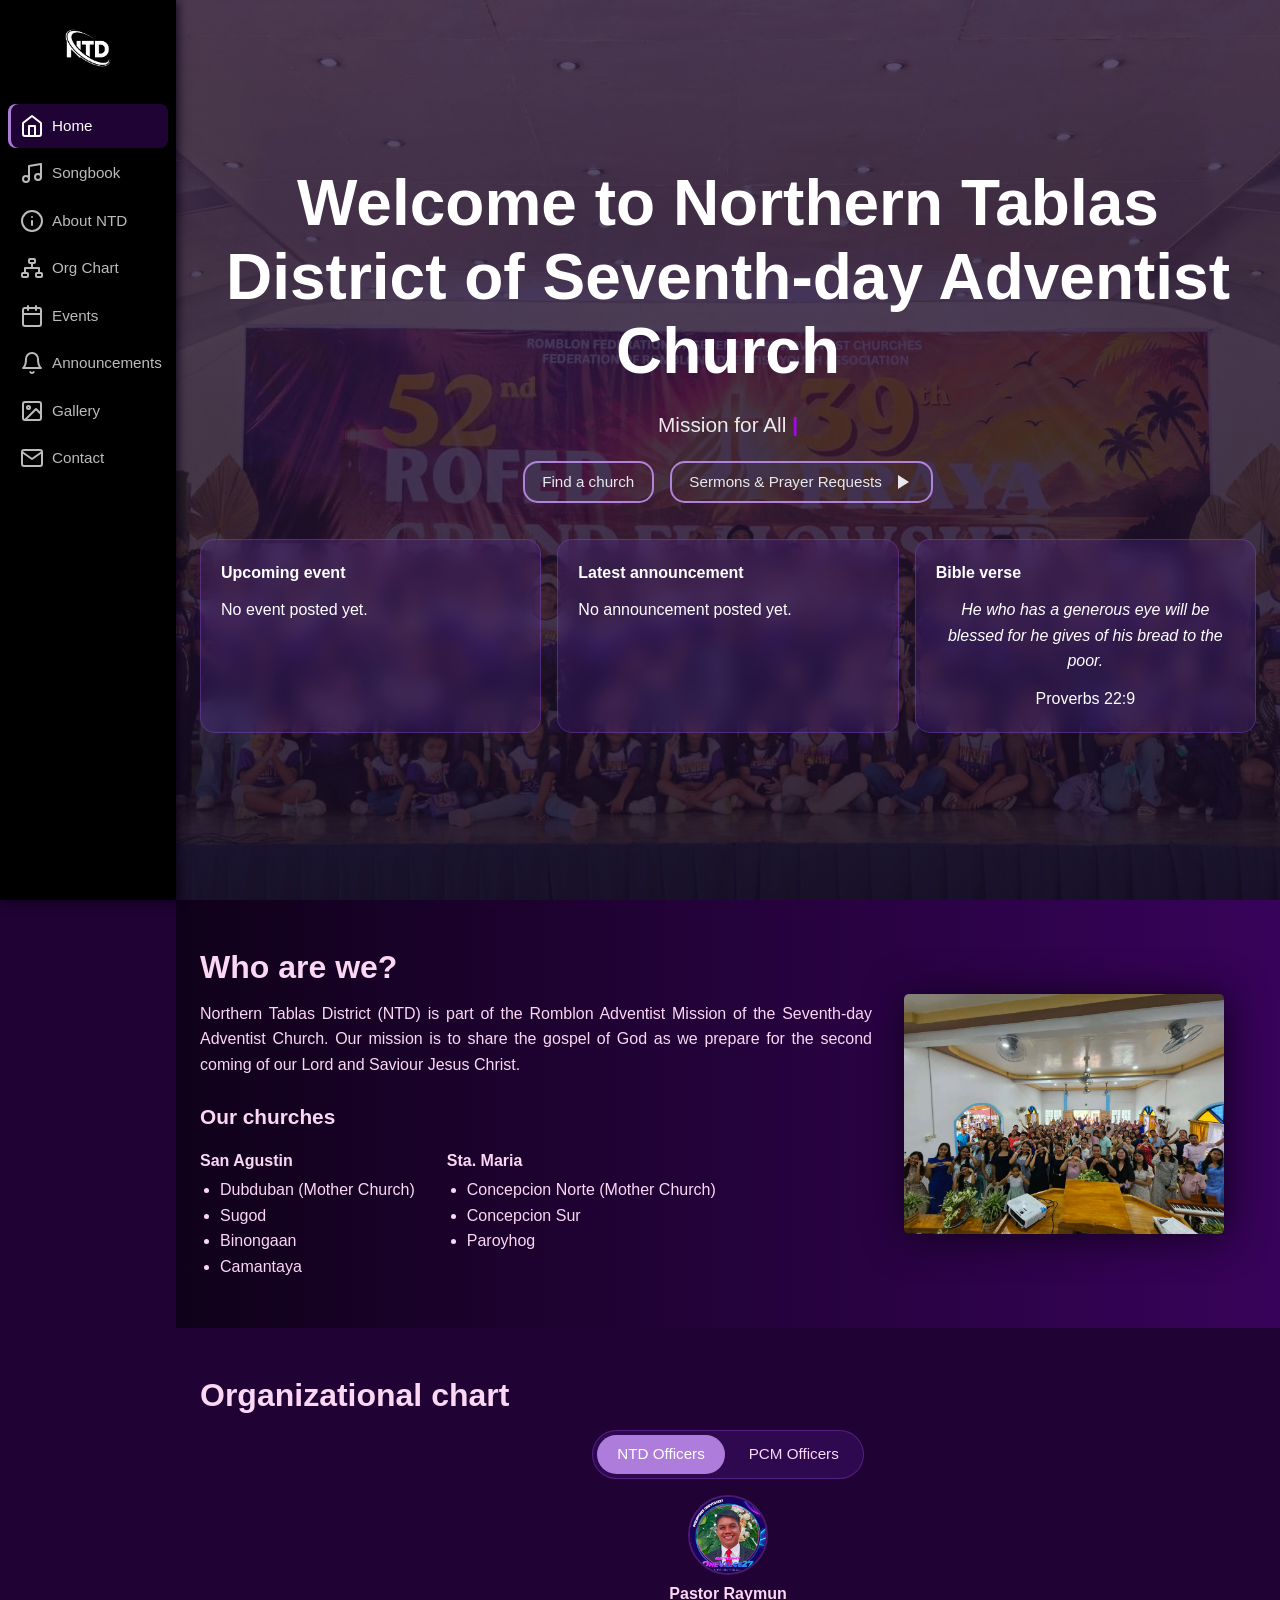
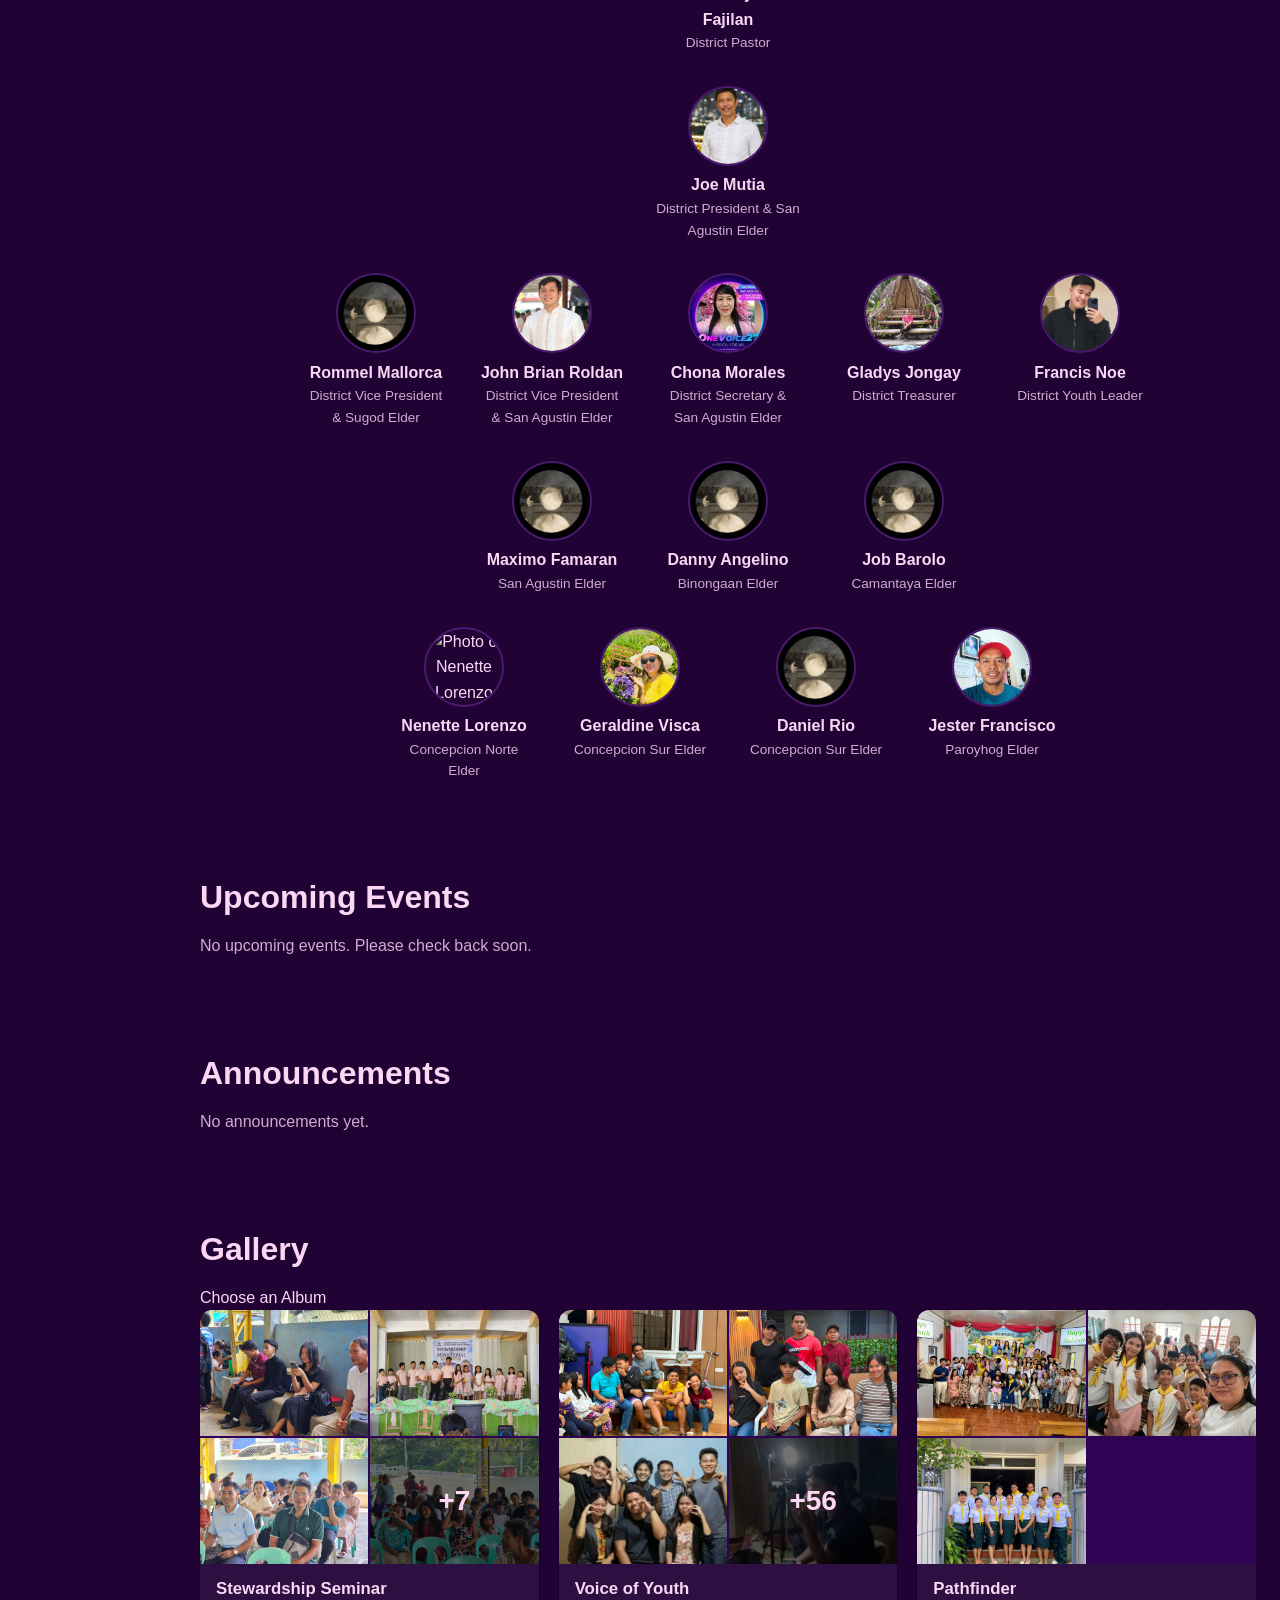
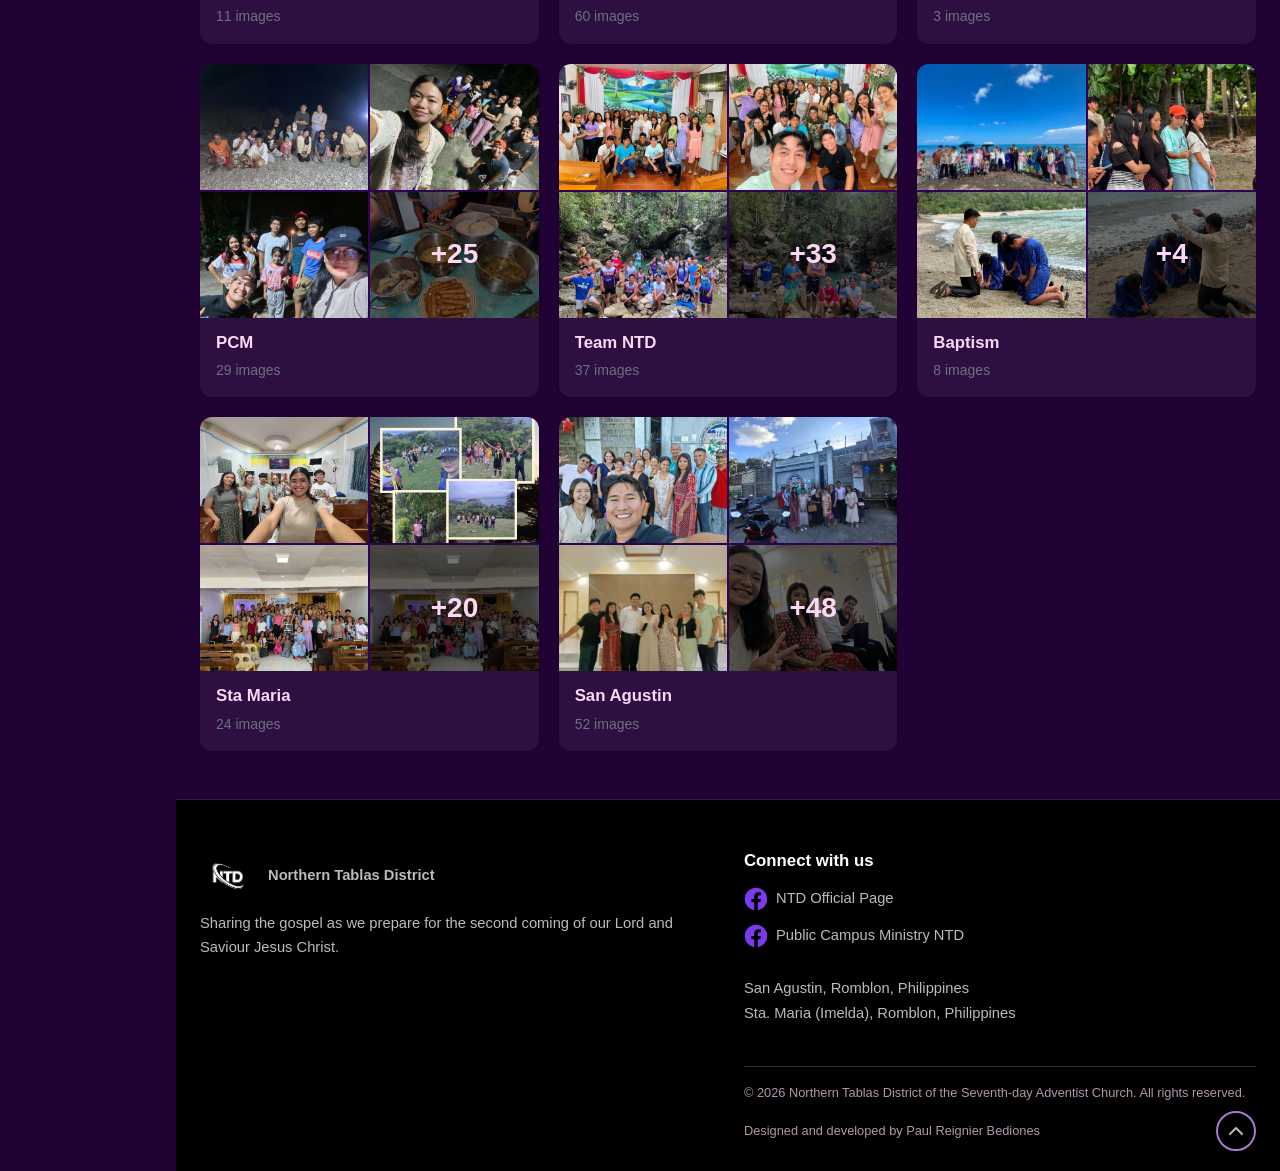
==== index.html @ b0d3c53b "Update index.html" ====
<!DOCTYPE html>
<html lang="en">
<head>
    <meta charset="UTF-8">
    <meta name="viewport" content="width=device-width, initial-scale=1.0">
    <meta name="description" content="Northern Tablas District of the Seventh-day Adventist Church: events, announcements, sermons and church locations in San Agustin and Sta. Maria, Romblon.">
    <title>Northern Tablas District | Seventh-day Adventist Church</title>
    <link rel="icon" href="photos/default/ntd-logo.jpg">
    <link rel="stylesheet" href="style.css">
    <link rel="stylesheet" href="galleryFiles/gallery.css">
    <script src="script.js" defer></script>
    <script src="galleryFiles/albums.js" defer></script>
    <script src="galleryFiles/gallery.js" defer></script>
    <script src="bibleVerse.js" defer></script>
    <noscript>
        <style>
            #pageSkeleton {
                display: none !important;
            }
            body.isLoading {
                overflow: auto !important;
            }
        </style>
    </noscript>
</head>
<body class="isLoading">
    <div id="pageSkeleton" role="status" aria-label="Loading page">
        <div class="skSidebar">
            <div class="skBlock skLogo"></div>
            <div class="skBlock skLine"></div>
            <div class="skBlock skLine"></div>
            <div class="skBlock skLine"></div>
            <div class="skBlock skLine"></div>
            <div class="skBlock skLine"></div>
            <div class="skBlock skLine"></div>
            <div class="skBlock skLine"></div>
        </div>
        <div class="skMain">
            <div class="skBlock skTitle"></div>
            <div class="skBlock skTitle short"></div>
            <div class="skBlock skMotto"></div>
            <div class="skButtons">
                <div class="skBlock skBtn"></div>
                <div class="skBlock skBtn"></div>
            </div>
            <div class="skCards">
                <div class="skBlock skCard"></div>
                <div class="skBlock skCard"></div>
                <div class="skBlock skCard"></div>
            </div>
        </div>
    </div>

    <button class="menuToggle" id="menuToggle" aria-label="Open menu" aria-expanded="false" aria-controls="sidebar">
        <svg xmlns="http://www.w3.org/2000/svg" width="24" height="24" viewBox="0 0 24 24" fill="none" stroke="currentColor" stroke-width="2" stroke-linecap="round" stroke-linejoin="round">
            <line x1="4" y1="6" x2="20" y2="6"></line>
            <line x1="4" y1="12" x2="20" y2="12"></line>
            <line x1="4" y1="18" x2="20" y2="18"></line>
        </svg>
    </button>

    <aside id="sidebar">
        <a href="#home" class="brand"><img src="photos/default/ntd-logo.jpg" alt="Northern Tablas District logo"></a>
        <nav aria-label="Main">
            <ul>
                <li><a href="#home"><svg class="icon" xmlns="http://www.w3.org/2000/svg" viewBox="0 0 24 24" width="24" height="24" fill="none" stroke="#ffffff" stroke-width="2"><path d="M3 9l9-7 9 7v11a2 2 0 0 1-2 2H5a2 2 0 0 1-2-2z" /><polyline points="9 22 9 12 15 12 15 22" /></svg>Home</a></li>
                <li><a href="songbook.html"><svg class="icon" xmlns="http://www.w3.org/2000/svg" viewBox="0 0 24 24" width="24" height="24" fill="none" stroke="#ffffff" stroke-width="2"><path d="M9 18V5l12-2v13"/><circle cx="6" cy="18" r="3"/><circle cx="18" cy="16" r="3"/></svg>Songbook</a></li>
                <li><a href="#about"><svg class="icon" xmlns="http://www.w3.org/2000/svg" viewBox="0 0 24 24" width="24" height="24" fill="none" stroke="#ffffff" stroke-width="2"><circle cx="12" cy="12" r="10" /><line x1="12" y1="16" x2="12" y2="12" /><line x1="12" y1="8" x2="12.01" y2="8" /></svg>About NTD</a></li>
                <li><a href="#orgChart"><svg class="icon" xmlns="http://www.w3.org/2000/svg" viewBox="0 0 24 24" width="24" height="24" fill="none" stroke="#ffffff" stroke-width="2"><rect x="9" y="3" width="6" height="4" rx="1" /><rect x="2" y="17" width="6" height="4" rx="1" /><rect x="16" y="17" width="6" height="4" rx="1" /><path d="M12 7v5M5 12h14v5M5 17v-5M19 17v-5" /></svg>Org Chart</a></li>
                <li><a href="#events"><svg class="icon" xmlns="http://www.w3.org/2000/svg" viewBox="0 0 24 24" width="24" height="24" fill="none" stroke="#ffffff" stroke-width="2"><rect x="3" y="4" width="18" height="18" rx="2" ry="2" /><line x1="16" y1="2" x2="16" y2="6" /><line x1="8" y1="2" x2="8" y2="6" /><line x1="3" y1="10" x2="21" y2="10" /></svg>Events</a></li>
                <li><a href="#announcements"><svg class="icon" xmlns="http://www.w3.org/2000/svg" viewBox="0 0 24 24" width="24" height="24" fill="none" stroke="#ffffff" stroke-width="2"><path d="M18 8A6 6 0 0 0 6 8c0 7-3 9-3 9h18s-3-2-3-9" /><path d="M13.73 21a2 2 0 0 1-3.46 0" /></svg>Announcements</a></li>
                <li><a href="#gallery"><svg class="icon" xmlns="http://www.w3.org/2000/svg" viewBox="0 0 24 24" width="24" height="24" fill="none" stroke="#ffffff" stroke-width="2"><rect x="3" y="3" width="18" height="18" rx="2" ry="2" /><circle cx="8.5" cy="8.5" r="1.5" /><polyline points="21 15 16 10 5 21" /></svg>Gallery</a></li>
                <li><a href="#contact"><svg class="icon" xmlns="http://www.w3.org/2000/svg" viewBox="0 0 24 24" width="24" height="24" fill="none" stroke="#ffffff" stroke-width="2"><path d="M4 4h16c1.1 0 2 .9 2 2v12c0 1.1-.9 2-2 2H4c-1.1 0-2-.9-2-2V6c0-1.1.9-2 2-2z" /><polyline points="22,6 12,13 2,6" /></svg>Contact</a></li>
            </ul>
        </nav>
    </aside>
    <main id="main">
        <section class="heroSect" id="home">
            <div class="heroContent">
                <h1>Welcome to Northern Tablas District of Seventh-day Adventist Church</h1>
                <p class="typewriterContainer">
                    <span id="typewriterText"></span>
                    <span class="cursor">|</span>
                </p>
                <div class="heroActions">
                    <a class="btn" href="https://www.adventistlocator.org/?lat=12.465430883644089&lng=122.10913992672761&zoom=9.857429846169484" target="_blank" rel="noopener noreferrer">Find a church</a>
                    <a class="btn btnSolid" href="sermons/sermons.html">Sermons & Prayer Requests<svg width="24" height="24" viewBox="0 0 24 24" fill="currentColor" xmlns="http://www.w3.org/2000/svg"><path d="M8 5V19L19 12L8 5Z"/></svg></a>
                </div>
                <div class="cardGrid">
                    <a class="card" href="#events">
                        <b>Upcoming event</b>
                        <p id="nextEvent">No event posted yet.</p>
                    </a>
                    <a class="card" href="#announcements">
                        <b>Latest announcement</b>
                        <p id="latestAnnouncement">No announcement posted yet.</p>
                    </a>
                    <figure class="card verseCard">
                        <b>Bible verse</b>
                        <blockquote id="bibleQuote"></blockquote>
                        <figcaption id="bibleVerse"></figcaption>
                    </figure>
                </div>
            </div>
        </section>

        <section class="aboutSect" id="about">
            <div class="aboutText">
                <h2>Who are we?</h2>
                <p>Northern Tablas District (NTD) is part of the Romblon Adventist Mission of the Seventh-day Adventist Church. Our mission is to share the gospel of God as we prepare for the second coming of our Lord and Saviour Jesus Christ.</p>
                <h3>Our churches</h3>
                <div class="churchGroups">
                    <div>
                        <h4>San Agustin</h4>
                        <ul><li>Dubduban (Mother Church)</li><li>Sugod</li><li>Binongaan</li><li>Camantaya</li></ul>
                    </div>
                    <div>
                        <h4>Sta. Maria</h4>
                        <ul><li>Concepcion Norte (Mother Church)</li><li>Concepcion Sur</li><li>Paroyhog</li></ul>
                    </div>
                </div>
            </div>
            <div class="imgAbout">
                <img class="aboutPhoto" src="photos/about-picture.jpg" alt="Members of the Northern Tablas District" loading="lazy">
            </div>
        </section>

        <section class="orgChartSect" id="orgChart">
            <h2>Organizational chart</h2>
            <div class="orgTabs" role="tablist" aria-label="Choose organizational chart">
                <button class="orgTab active" type="button" role="tab" aria-selected="true" aria-controls="orgChartRoot" data-chart="ntd">NTD Officers</button>
                <button class="orgTab" type="button" role="tab" aria-selected="false" aria-controls="orgChartRoot" data-chart="pcm">PCM Officers</button>
            </div>
            <div class="orgChart" id="orgChartRoot" role="tabpanel"></div>
        </section>

        <section class="eventsSect" id="events">
            <h2>Upcoming Events</h2>
            <div class="eventGrid" id="eventList"></div>
        </section>

        <section class="announcementsSect" id="announcements">
            <h2>Announcements</h2>
            <div id="announcementList"></div>
        </section>
        <section class="gallery-section" id="gallery">
            <h2>Gallery</h2>
            <p class="gallery-sub">Choose an Album</p>
            <div class="album-grid" id="albumGrid"></div>
        </section>
    </main>

    
    <footer id="contact">
        <div class="footerGrid">

            <!-- About -->
            <div class="footerCol footerAbout">
                <div class="footerBrand">
                    <img src="photos/default/ntd-logo.jpg" alt="" width="56" height="56">
                    <p>Northern Tablas District</p>
                </div>
                <p>Sharing the gospel as we prepare for the second coming of our Lord and Saviour Jesus Christ.</p>
            </div>
            <!-- Connect -->
            <div class="footerCol">
                <h3>Connect with us</h3>
                <ul>
                    <li>
                        <a class="socmedLink" href="https://www.facebook.com/profile.php?id=61586791796410" target="_blank" rel="noopener noreferrer">
                            <svg fill="#7c3aed" width="24px" height="24px" viewBox="0 0 32 32" version="1.1" xmlns="http://www.w3.org/2000/svg"><g id="SVGRepo_bgCarrier" stroke-width="0"></g><g id="SVGRepo_tracerCarrier" stroke-linecap="round" stroke-linejoin="round"></g><g id="SVGRepo_iconCarrier"> <title>facebook</title> <path d="M30.996 16.091c-0.001-8.281-6.714-14.994-14.996-14.994s-14.996 6.714-14.996 14.996c0 7.455 5.44 13.639 12.566 14.8l0.086 0.012v-10.478h-3.808v-4.336h3.808v-3.302c-0.019-0.167-0.029-0.361-0.029-0.557 0-2.923 2.37-5.293 5.293-5.293 0.141 0 0.281 0.006 0.42 0.016l-0.018-0.001c1.199 0.017 2.359 0.123 3.491 0.312l-0.134-0.019v3.69h-1.892c-0.086-0.012-0.185-0.019-0.285-0.019-1.197 0-2.168 0.97-2.168 2.168 0 0.068 0.003 0.135 0.009 0.202l-0.001-0.009v2.812h4.159l-0.665 4.336h-3.494v10.478c7.213-1.174 12.653-7.359 12.654-14.814v-0z"></path> </g></svg>
                            NTD Official Page
                        </a>
                    </li>
                    <li>
                        <a class="socmedLink" href="https://www.facebook.com/profile.php?id=61571284893826" target="_blank" rel="noopener noreferrer">
                            <svg fill="#7c3aed" width="24px" height="24px" viewBox="0 0 32 32" version="1.1" xmlns="http://www.w3.org/2000/svg"><g id="SVGRepo_bgCarrier" stroke-width="0"></g><g id="SVGRepo_tracerCarrier" stroke-linecap="round" stroke-linejoin="round"></g><g id="SVGRepo_iconCarrier"> <title>facebook</title> <path d="M30.996 16.091c-0.001-8.281-6.714-14.994-14.996-14.994s-14.996 6.714-14.996 14.996c0 7.455 5.44 13.639 12.566 14.8l0.086 0.012v-10.478h-3.808v-4.336h3.808v-3.302c-0.019-0.167-0.029-0.361-0.029-0.557 0-2.923 2.37-5.293 5.293-5.293 0.141 0 0.281 0.006 0.42 0.016l-0.018-0.001c1.199 0.017 2.359 0.123 3.491 0.312l-0.134-0.019v3.69h-1.892c-0.086-0.012-0.185-0.019-0.285-0.019-1.197 0-2.168 0.97-2.168 2.168 0 0.068 0.003 0.135 0.009 0.202l-0.001-0.009v2.812h4.159l-0.665 4.336h-3.494v10.478c7.213-1.174 12.653-7.359 12.654-14.814v-0z"></path> </g></svg>
                            Public Campus Ministry NTD
                        </a>
                    </li>
                </ul>
                <address>
                    San Agustin, Romblon, Philippines<br>
                    Sta. Maria (Imelda), Romblon, Philippines
                </address>
                <div class="footerBottom">
                    <small>&copy; 2026 Northern Tablas District of the Seventh-day Adventist Church. All rights reserved.</small>
                    <small>Designed and developed by Paul Reignier Bediones</small>
                    <a class="toTop" href="#home" aria-label="Back to top">
                        <svg class="icon" viewBox="0 0 24 24" aria-hidden="true"><polyline points="18 15 12 9 6 15" /></svg>
                    </a>
                </div>
            </div>

        </div>

    <div class="lightbox" id="lightbox" role="dialog" aria-modal="true" aria-label="Photo viewer">
        <button class="lbBtn lbClose" id="lbClose" aria-label="Close">&times;</button>
        <button class="lbBtn lbPrev" id="lbPrev" aria-label="Previous photo">&#8249;</button>
        <img id="lbImg" src="" alt="">
        <button class="lbBtn lbNext" id="lbNext" aria-label="Next photo">&#8250;</button>
        <div class="lbCount" id="lbCount" aria-live="polite"></div>
    </div><!--
    <h1 style="text-align: center;">We’re upgrading our systems to make it better!</h1>
    <p style="text-align: center;">This NTD website is currently undergoing maintenance. We are fixing a few minor issues and will be back online shortly. Thank you for your patience!</p>
    <h3 style="text-align: center;">— A friendly message from your pogi at mabait na programmer heheh😉</h3>-->
</body>
</html>
---- style.css ----
:root {
    --bg: #210234;
    --bg-deep: #10011a;
    --sidebar: #000;
    --hover: #1f0335;
    --text: #fcd7f4;
    --muted: #bbb;
    --accent: rgba(197, 146, 244, 0.85);
    --card: rgba(124, 58, 237, 0.15);
    --card-border: rgba(168, 85, 247, 0.3);
    --sidebar-w: 11rem;
    --radius: 15px;
}

*,
*::before,
*::after {
    margin: 0;
    padding: 0;
    box-sizing: border-box;
}

html {
    scroll-behavior: smooth;
}

body {
    font-family: 'Segoe UI', Tahoma, Geneva, Verdana, sans-serif;
    line-height: 1.6;
    background: var(--bg);
    color: var(--text);
}

img {
    max-width: 100%;
    display: block;
}

a {
    color: inherit;
}

ul {
    list-style: none;
}

section {
    scroll-margin-top: 1rem;
}

:focus-visible {
    outline: 3px solid #fff;
    outline-offset: 2px;
}

.icon {
    width: 24px;
    height: 24px;
    flex: none;
    fill: none;
    stroke: currentColor;
    stroke-width: 2;
    stroke-linecap: round;
    stroke-linejoin: round;
}

/* Sidebar */

#sidebar {
    position: fixed;
    inset: 0 auto 0 0;
    width: var(--sidebar-w);
    background: var(--sidebar);
    box-shadow: 1px 1px 10px rgb(11, 0, 21);
    display: flex;
    flex-direction: column;
    align-items: center;
    gap: 1rem;
    padding: .5rem .5rem 1rem;
    overflow-y: auto;
    z-index: 1000;
    transition: transform .3s ease;
}

.brand img {
    width: 80px;
}

#sidebar nav {
    width: 100%;
    flex: 1;
}

#sidebar ul {
    display: flex;
    flex-direction: column;
    gap: .25rem;
}

#sidebar a:not(.brand),
.logInBtn {
    display: flex;
    align-items: center;
    gap: .5rem;
    padding: .6rem .75rem;
    border-radius: 8px;
    color: var(--muted);
    text-decoration: none;
    font-size: .95rem;
    transition: background .2s, color .2s;
}

#sidebar a:not(.brand):hover,
#sidebar a.active {
    background: var(--hover);
    color: #fff;
}

#sidebar a.active {
    box-shadow: inset 3px 0 0 var(--accent);
}

.logInBtn {
    width: 100%;
    border-top: 1px solid #333;
    border-radius: 0 0 8px 8px;
}

.menuToggle {
    display: none;
    position: fixed;
    top: .75rem;
    left: .75rem;
    z-index: 1100;
    align-items: center;
    gap: .4rem;
    padding: .5rem .8rem;
    background: var(--sidebar);
    color: #fff;
    border: 1px solid var(--card-border);
    border-radius: 8px;
    font: inherit;
    cursor: pointer;
}

.menuToggle[aria-expanded="true"] {
    display: none;
    /* Hides toggle when sidebar is active */
}

/* Layout */

main,
footer {
    margin-left: var(--sidebar-w);
}

section {
    padding: 3rem 1.5rem;
}

h2 {
    font-size: 2rem;
    line-height: 1.2;
    margin-bottom: 1rem;
}

.empty {
    opacity: .8;
}

/* Buttons */

.btn {
    display: inline-flex;
    align-items: center;
    justify-content: center;
    gap: .5rem;
    min-height: 2.5rem;
    padding: .4rem 1.1rem;
    color: #e8e8ee;
    text-decoration: none;
    font: inherit;
    font-size: .95rem;
    background: transparent;
    cursor: pointer;
    border: 2px solid var(--accent);
    border-radius: var(--radius);
    transition: background .2s, box-shadow .2s, transform .2s;
}

.btn:hover {
    background: var(--accent);
    color: #fff;
}

.btnSolid:hover {
    box-shadow: 0 2px 20px var(--accent);
    transform: translateY(-2px);
}

.btn .icon {
    width: 16px;
    height: 16px;
}

/* Hero */

.heroSect {
    min-height: 100vh;
    position: relative;
    display: flex;
    align-items: center;
    justify-content: center;
    background: linear-gradient(rgba(40, 20, 60, .75), rgba(20, 10, 30, .85)), url(photos/image.png) center / cover;
    color: #fff;
    text-align: center;
}

.heroContent {
    max-width: 70rem;
    display: flex;
    flex-direction: column;
    align-items: center;
    gap: 1.25rem;
}

.heroContent h1 {
    font-size: clamp(2rem, 5vw, 4rem);
    line-height: 1.15;
}

.typewriterContainer {
    font-size: 1.3rem;
    font-weight: 400;
    opacity: .9;
}

.cursor {
    color: #b302fe;
    font-weight: 800;
    animation: blink .7s infinite;
}

@keyframes blink {
    0%,
    100% {
        opacity: 1;
    }
    50% {
        opacity: 0;
    }
}
.heroActions {
    display: flex;
    flex-wrap: wrap;
    justify-content: center;
    gap: 1rem;
}

.cardGrid {
    display: grid;
    width: 100%;
    gap: 1rem;
    margin-top: 1rem;
    grid-template-columns: repeat(auto-fit, minmax(14rem, 1fr));
}

.card {
    display: flex;
    flex-direction: column;
    gap: .75rem;
    padding: 1.25rem;
    text-align: left;
    text-decoration: none;
    background: var(--card);
    -webkit-backdrop-filter: blur(10px);
    backdrop-filter: blur(10px);
    border: 1px solid var(--card-border);
    border-radius: var(--radius);
    transition: box-shadow .2s, transform .2s;
}

a.card:hover {
    box-shadow: 0 8px 40px rgba(124, 58, 237, .3);
    transform: translateY(-4px);
}

#bibleQuote,
#bibleVerse {
    text-align: center;
}

.verseCard blockquote {
    font-style: italic;
}

/* About */

.aboutSect {
    display: flex;
    flex-wrap: wrap;
    align-items: center;
    gap: 2rem;
    background: linear-gradient(to right, rgb(16, 1, 26), rgba(63, 3, 103, .75));
}

.aboutText {
    flex: 1 1 22rem;
    max-width: 42rem;
    display: flex;
    flex-direction: column;
    gap: .9rem;
}

.aboutText h3 {
    font-size: 1.3rem;
    margin-top: .5rem;
}

.aboutText h2 {
    margin-bottom: 0;
}

.aboutText p {
    text-align: justify;
    -webkit-hyphens: auto;
    hyphens: auto;
}

.churchGroups {
    display: flex;
    flex-wrap: wrap;
    gap: 2rem;
}

.churchGroups h4 {
    margin-bottom: .25rem;
}

.churchGroups li {
    margin-left: 1.25rem;
    list-style: disc;
}

.aboutPhoto {
    flex: 1 1 18rem;
    max-width: 20rem;
    border-radius: 5px;
    box-shadow: 2px 2px 40px var(--bg-deep);
}

/* Org chart */

.orgTabs {
    display: flex;
    width: fit-content;
    gap: .25rem;
    margin: 0 auto 1rem;
    padding: .25rem;
    background: var(--card);
    border: 1px solid var(--card-border);
    border-radius: 999px;
}

.orgTab {
    padding: .45rem 1.25rem;
    border: 0;
    border-radius: 999px;
    background: transparent;
    color: var(--text);
    font: inherit;
    font-size: .95rem;
    cursor: pointer;
    transition: background .2s, color .2s;
}

.orgTab:hover {
    background: var(--hover);
}

.orgTab.active {
    background: var(--accent);
    color: #fff;
}

.orgChart {
    display: flex;
    flex-direction: column;
    align-items: center;
    gap: 2rem;
    margin-top: 1rem;
}

.orgRow {
    display: flex;
    flex-wrap: wrap;
    justify-content: center;
    gap: 1.5rem 2rem;
    animation: orgFade .35s ease both;
}

@keyframes orgFade {
    from {
        opacity: 0;
        transform: translateY(8px);
    }

    to {
        opacity: 1;
        transform: none;
    }
}

.officer {
    display: flex;
    flex-direction: column;
    align-items: center;
    text-align: center;
    width: 9rem;
}

.officer img {
    width: 5rem;
    height: 5rem;
    object-fit: cover;
    border-radius: 50%;
    border: 2px solid var(--card-border);
    margin-bottom: .4rem;
}

.officer .name {
    font-weight: 600;
}

.officer .position {
    font-size: .85rem;
    opacity: .8;
}

.officer.vacant .name {
    font-style: italic;
    font-weight: 400;
    opacity: .7;
}

/* Lightbox */

.lightbox {
    position: fixed;
    inset: 0;
    display: none;
    align-items: center;
    justify-content: center;
    background: rgba(10, 0, 18, .93);
    z-index: 3000;
}

.lightbox.open {
    display: flex;
}

.lightbox img {
    max-width: 90vw;
    max-height: 85vh;
    border-radius: 6px;
}

.lbBtn {
    position: absolute;
    width: 44px;
    height: 44px;
    border: 0;
    border-radius: 50%;
    background: rgba(255, 255, 255, .15);
    color: #fff;
    font-size: 1.5rem;
    cursor: pointer;
}

.lbBtn:hover {
    background: rgba(255, 255, 255, .3);
}

.lbClose {
    top: 16px;
    right: 16px;
}

.lbPrev {
    left: 16px;
    top: 50%;
    transform: translateY(-50%);
}

.lbNext {
    right: 16px;
    top: 50%;
    transform: translateY(-50%);
}

.lbCount {
    position: absolute;
    bottom: 16px;
    color: #fff;
    font-size: .9rem;
}

/* Events */

.eventGrid {
    display: grid;
    gap: 1rem;
    grid-template-columns: repeat(auto-fill, minmax(25rem, 1fr));
}

.eventCard {
    display: flex;
    flex-direction: column;
    align-items: flex-start;
    gap: .5rem;
    padding: 1.25rem;
    background: var(--card);
    border: 1px solid var(--card-border);
    border-radius: var(--radius);
}

.eventCard h3 {
    font-size: 1.1rem;
}

.eventCard .btn {
    margin-top: auto;
}

/* Announcements */

.announcement {
    padding: 5rem;
    background: var(--card);
    border: 1px solid var(--card-border);
    border-left: 4px solid var(--accent);
    border-radius: var(--radius);
}

.announcement+.announcement {
    margin-top: 1rem;
}

.announcement .tag {
    display: inline-block;
    font-weight: 700;
    color: #ffb3b3;
    margin-bottom: .25rem;
}

.announcement small {
    display: block;
    opacity: .8;
}

/* Footer */

footer {
    background: #000;
    padding: 3rem 1.5rem 1.25rem;
    border-top: 1px solid var(--card-border);
}

.footerGrid {
    display: grid;
    gap: 2rem;
    grid-template-columns: repeat(auto-fit, minmax(13rem, 1fr));
    max-width: 70rem;
    margin: 0 auto;
}

.footerCol {
    display: flex;
    flex-direction: column;
    gap: .5rem;
}

.footerCol h3 {
    font-size: 1.05rem;
    margin-bottom: .25rem;
    color: #fff;
}

.footerCol h4 {
    font-size: .95rem;
    font-weight: 600;
    margin-top: .5rem;
}

.footerCol ul {
    display: flex;
    flex-direction: column;
    gap: .35rem;
}

.footerCol li,
.footerCol address,
.footerAbout p {
    font-size: .92rem;
    color: var(--muted);
    font-style: normal;
}

.footerCol a {
    text-decoration: none;
    color: var(--muted);
    transition: color .2s;
}

.footerCol a:hover {
    color: #fff;
    text-decoration: underline;
}

.footerBrand {
    display: flex;
    align-items: center;
    gap: .75rem;
    font-weight: 600;
    color: #fff;
}

.footerBrand img {
    border-radius: 50%;
}

/* Facebook links with icon */
.socmedLink {
    display: inline-flex;
    align-items: center;
    gap: .5rem;
    margin-left: 0;
}

.footerCol address {
    margin-top: .75rem;
    line-height: 1.7;
}

/* Bottom bar */
.footerBottom {
    display: flex;
    flex-wrap: wrap;
    align-items: center;
    justify-content: space-between;
    gap: .5rem 1.5rem;
    max-width: 70rem;
    margin: 2rem auto 0;
    padding-top: 1rem;
    border-top: 1px solid #333;
}

footer small {
    display: block;
    opacity: .7;
    font-size: .8rem;
}

.toTop {
    display: inline-flex;
    align-items: center;
    justify-content: center;
    width: 2.5rem;
    height: 2.5rem;
    border: 2px solid var(--accent);
    border-radius: 50%;
    color: #fff;
    transition: background .2s, transform .2s;
}

.toTop:hover {
    background: var(--accent);
    transform: translateY(-2px);
}

@media (max-width: 800px) {
    .footerBottom {
        flex-direction: column;
        align-items: flex-start;
    }
}

/* ---------- Skeleton loading ---------- */

@keyframes shimmer {
    0% {
        background-position: 100% 0;
    }

    100% {
        background-position: -100% 0;
    }
}

.skBlock,
img.skel {
    background: linear-gradient(90deg, #2a0a3d 25%, #44145f 50%, #2a0a3d 75%);
    background-size: 200% 100%;
    animation: shimmer 1.4s linear infinite;
    border-radius: 8px;
}

img.skel {
    color: transparent;
    aspect-ratio: 1;
}

.aboutPhoto.skel {
    aspect-ratio: 4 / 3;
    width: 20rem;
}

body.isLoading {
    overflow: hidden;
}

#pageSkeleton {
    position: fixed;
    inset: 0;
    z-index: 5000;
    display: flex;
    background: var(--bg);
    transition: opacity .4s ease, visibility .4s ease;
}

#pageSkeleton.done {
    opacity: 0;
    visibility: hidden;
}

.skSidebar {
    width: var(--sidebar-w);
    background: #000;
    padding: 1rem .75rem;
    display: flex;
    flex-direction: column;
    gap: 1rem;
    align-items: center;
}

.skLogo {
    width: 80px;
    height: 80px;
    border-radius: 50%;
}

.skLine {
    width: 100%;
    height: 2.2rem;
}

.skMain {
    flex: 1;
    display: flex;
    flex-direction: column;
    align-items: center;
    justify-content: center;
    gap: 1.25rem;
    padding: 2rem 1.5rem;
}

.skTitle {
    width: min(40rem, 90%);
    height: 3rem;
}

.skTitle.short {
    width: min(26rem, 70%);
}

.skMotto {
    width: min(16rem, 60%);
    height: 1.5rem;
}

.skButtons {
    display: flex;
    gap: 1rem;
}

.skBtn {
    width: 9rem;
    height: 2.5rem;
    border-radius: var(--radius);
}

.skCards {
    display: grid;
    width: min(60rem, 100%);
    gap: 1rem;
    margin-top: 1rem;
    grid-template-columns: repeat(auto-fit, minmax(14rem, 1fr));
}

.skCard {
    height: 8rem;
    border-radius: var(--radius);
}

/* Responsive */

@media (max-width: 800px) {

    main,
    footer {
        margin-left: 0;
    }

    .menuToggle {
        display: inline-flex;
    }

    #sidebar {
        transform: translateX(-100%);
    }

    #sidebar.open {
        transform: none;
    }

    .heroSect {
        padding-top: 4rem;
    }

    .aboutText p {
        text-align: left;
    }

    .imgAbout {
        display: flex;
        justify-content: center;
        align-items: center;
        flex-direction: column;
        gap: 1rem;
        width: 25rem;
        max-width: 100%;
    }

    .aboutPhoto {
        max-width: 22rem;
    }

    .eventGrid {
        grid-template-columns: repeat(auto-fill, minmax(min(20rem, 100%), 1fr));
    }

    .skSidebar {
        display: none;
    }
    .footerBottom {
        justify-content: center;
        text-align: center;
    }
}

@media (prefers-reduced-motion: reduce) {
    html {
        scroll-behavior: auto;
    }

    *,
    *::before,
    *::after {
        transition: none !important;
    }

    .skBlock,
    img.skel {
        animation: none;
    }

    .orgRow {
        animation: none;
    }
}
---- galleryFiles/gallery.css ----
.album-grid {
  display: grid;
  grid-template-columns: repeat(auto-fill, minmax(260px, 1fr));
  gap: 1.25rem;
}

.album-card {
  display: block;
  background: #2e0f41;
  border-radius: 12px;
  overflow: hidden;
  text-decoration: none;
  color: inherit;
  box-shadow: 0 1px 3px rgba(0, 0, 0, .12);
  transition: transform .2s ease, box-shadow .2s ease;
}

.album-card:hover,
.album-card:focus-visible {
  transform: translateY(-3px);
  box-shadow: 0 6px 16px rgba(0, 0, 0, .15);
}

.album-card:focus-visible {
  outline: 3px solid #5b1d7e;
  outline-offset: 2px;
}

/* 2 x 2 preview inside each card */
.album-preview {
  display: grid;
  grid-template-columns: 1fr 1fr;
  gap: 2px;
  aspect-ratio: 4 / 3;
  background: #2e0354;
}

.album-preview .cell {
  position: relative;
  overflow: hidden;
}

.album-preview img {
  width: 100%;
  height: 100%;
  object-fit: cover;
  display: block;
}

/* +N overlay on the 4th preview image */
.more-overlay {
  position: absolute;
  inset: 0;
  display: flex;
  align-items: center;
  justify-content: center;
  background: rgba(0, 0, 0, .55);
  color: #fcd7f4;
  font-size: 1.75rem;
  font-weight: 600;
}

.album-info {
  padding: .75rem 1rem 1rem;
}

.album-name {
  margin: 0;
  font-size: 1.05rem;
}

.album-count {
  margin: .15rem 0 0;
  font-size: .875rem;
  color: #6b7280;
}

/* ---------- Album pages ---------- */
body.album-page {
  margin: 0;
  font-family: system-ui, sans-serif;
  background: linear-gradient(to top, rgb(77, 7, 124), rgb(31, 7, 48));
  color: #fcd7f4;
}

.album-wrap {
  max-width: 1000px;
  margin: 0 auto;
  padding: 2rem 1rem 4rem;
}

.album-wrap h1 {
  margin: 0 0 .25rem;
  font-size: 1.75rem;
}

.album-wrap .album-sub {
  margin: 0 0 1.5rem;
  color: #6b7280;
}

.back-link {
  display: inline-flex;
  align-items: center;
  gap: .5rem;
  margin-bottom: 1rem;
  color: #e2b4f8;
  text-decoration: none;
}

.back-link:hover {
  text-decoration: underline;
}

.photo-grid {
  display: grid;
  grid-template-columns: repeat(auto-fill, minmax(200px, 1fr));
  gap: 8px;
}

.photo {
  aspect-ratio: 4 / 3;
  overflow: hidden;
  border-radius: 8px;
  background: #d1d5db;
  border: 0;
  padding: 0;
  cursor: pointer;
}

.photo img {
  width: 100%;
  height: 100%;
  object-fit: cover;
  display: block;
  transition: transform .3s ease;
}

.photo:hover img,
.photo:focus-visible img {
  transform: scale(1.05);
}

.photo:focus-visible {
  outline: 3px solid #2563eb;
  outline-offset: 2px;
}

/* ---------- Lightbox (full-size viewer on album pages) ---------- */
.lightbox {
  position: fixed;
  inset: 0;
  display: none;
  align-items: center;
  justify-content: center;
  background: rgba(0, 0, 0, .9);
  z-index: 1000;
}

.lightbox.open {
  display: flex;
}

.lightbox img {
  max-width: 90vw;
  max-height: 85vh;
  border-radius: 6px;
}

.lb-btn {
  position: absolute;
  background: rgba(255, 255, 255, .15);
  color: #fff;
  border: 0;
  width: 44px;
  height: 44px;
  border-radius: 50%;
  font-size: 1.5rem;
  cursor: pointer;
}

.lb-btn:hover {
  background: rgba(255, 255, 255, .3);
}

.lb-close {
  top: 16px;
  right: 16px;
}

.lb-prev {
  left: 16px;
  top: 50%;
  transform: translateY(-50%);
}

.lb-next {
  right: 16px;
  top: 50%;
  transform: translateY(-50%);
}

.lb-count {
  position: absolute;
  bottom: 16px;
  color: #fff;
  font-size: .9rem;
}
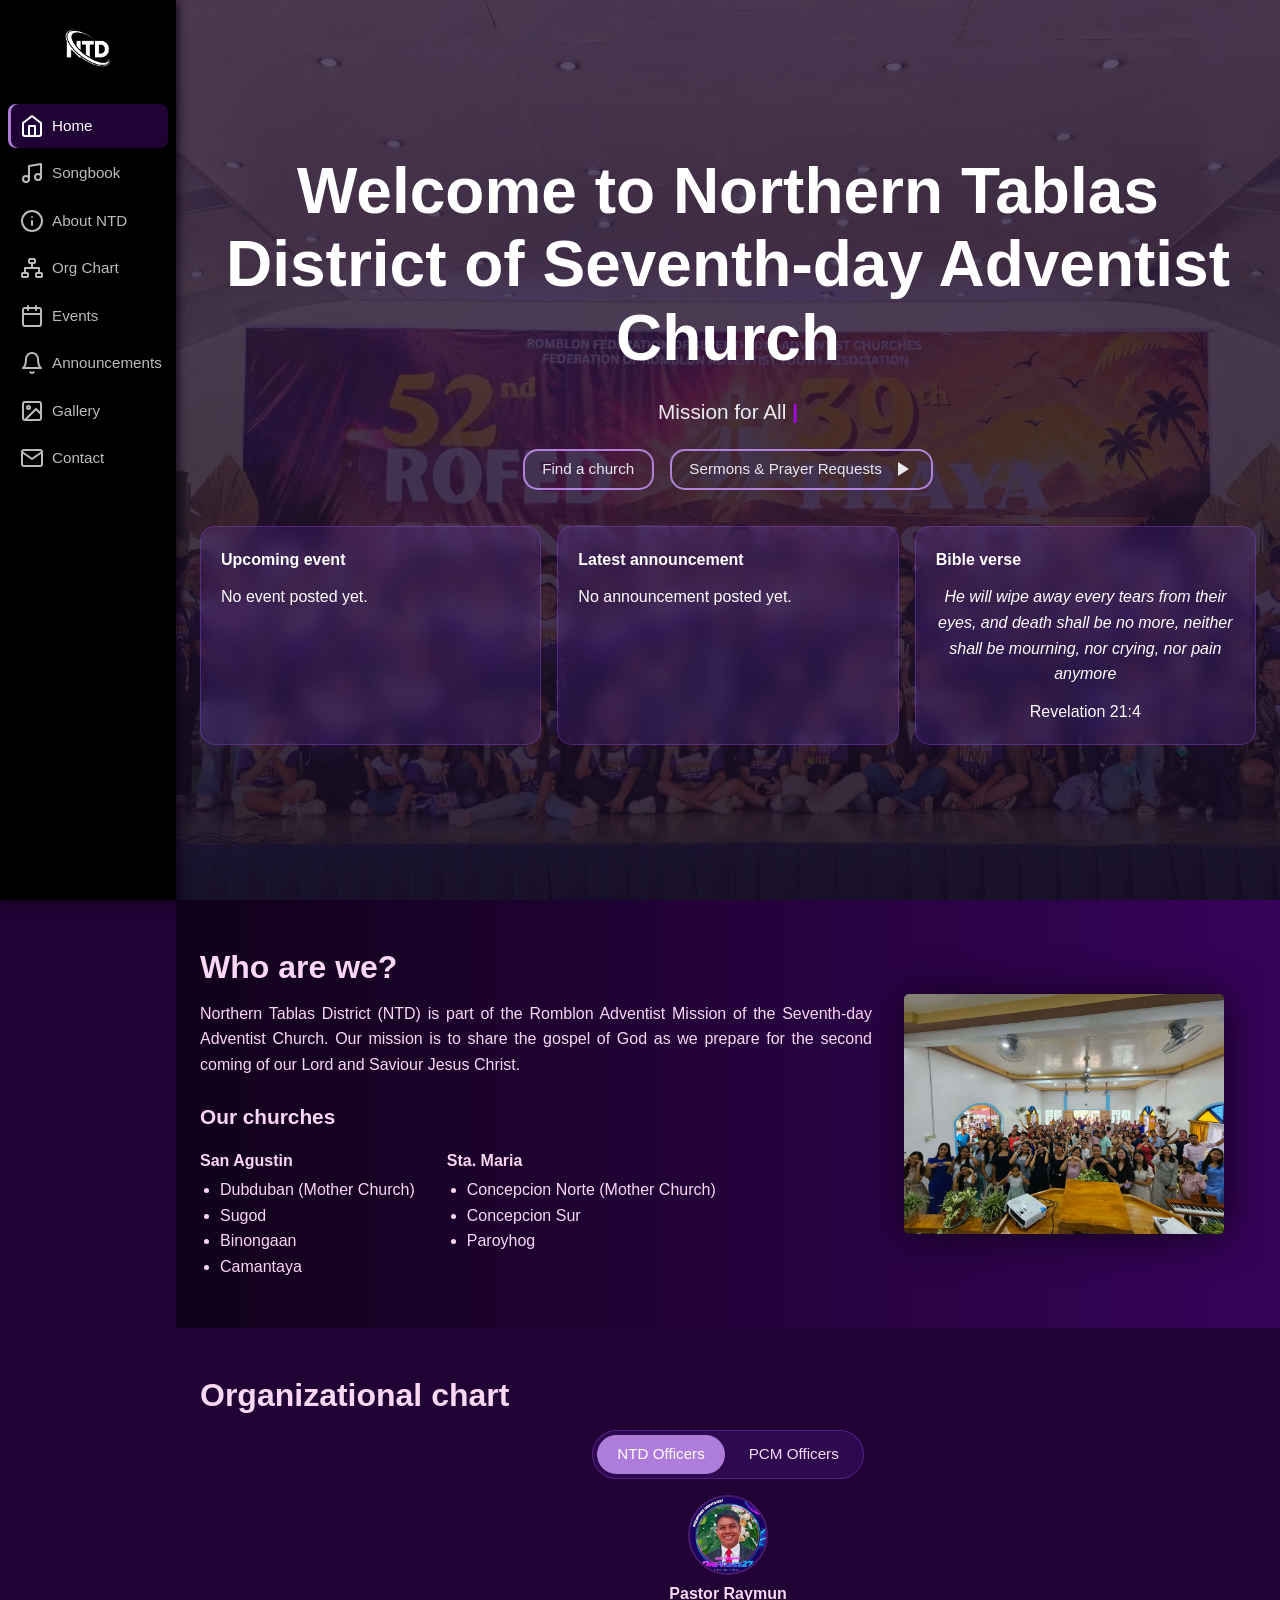
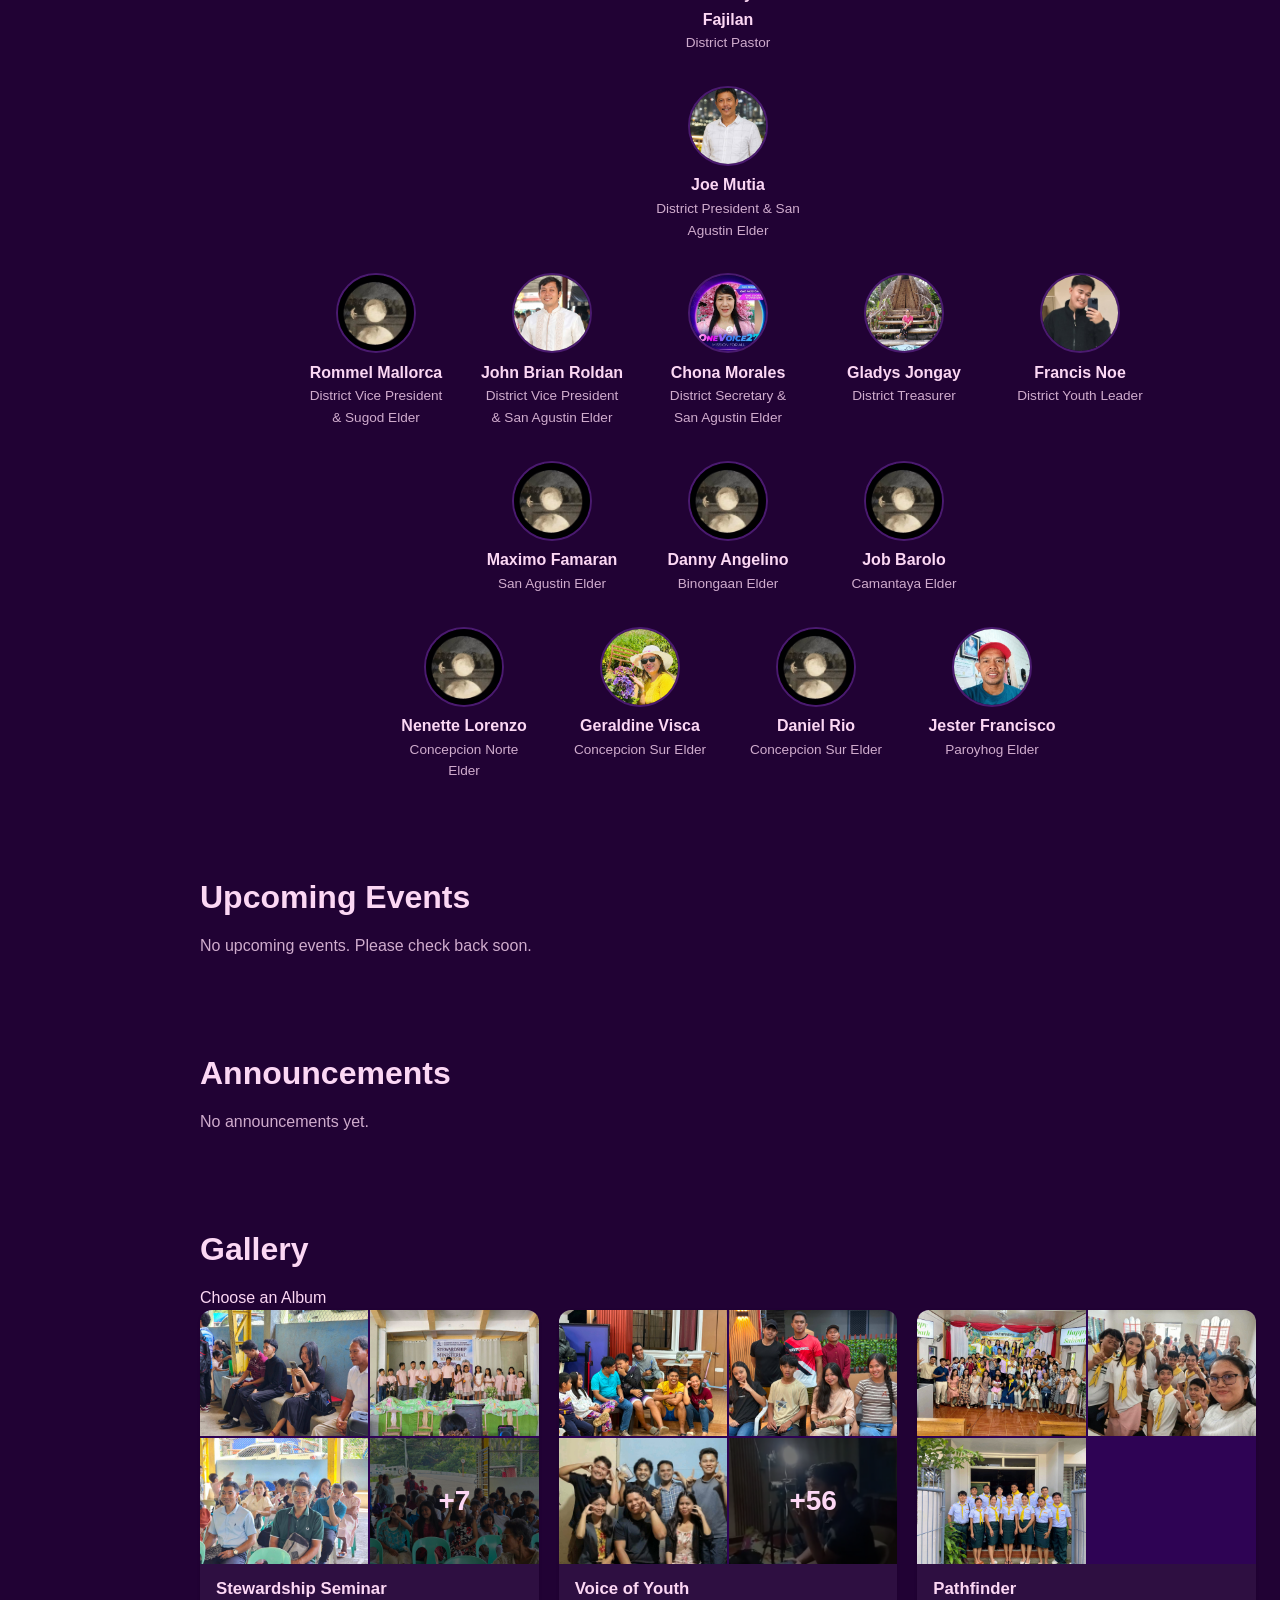
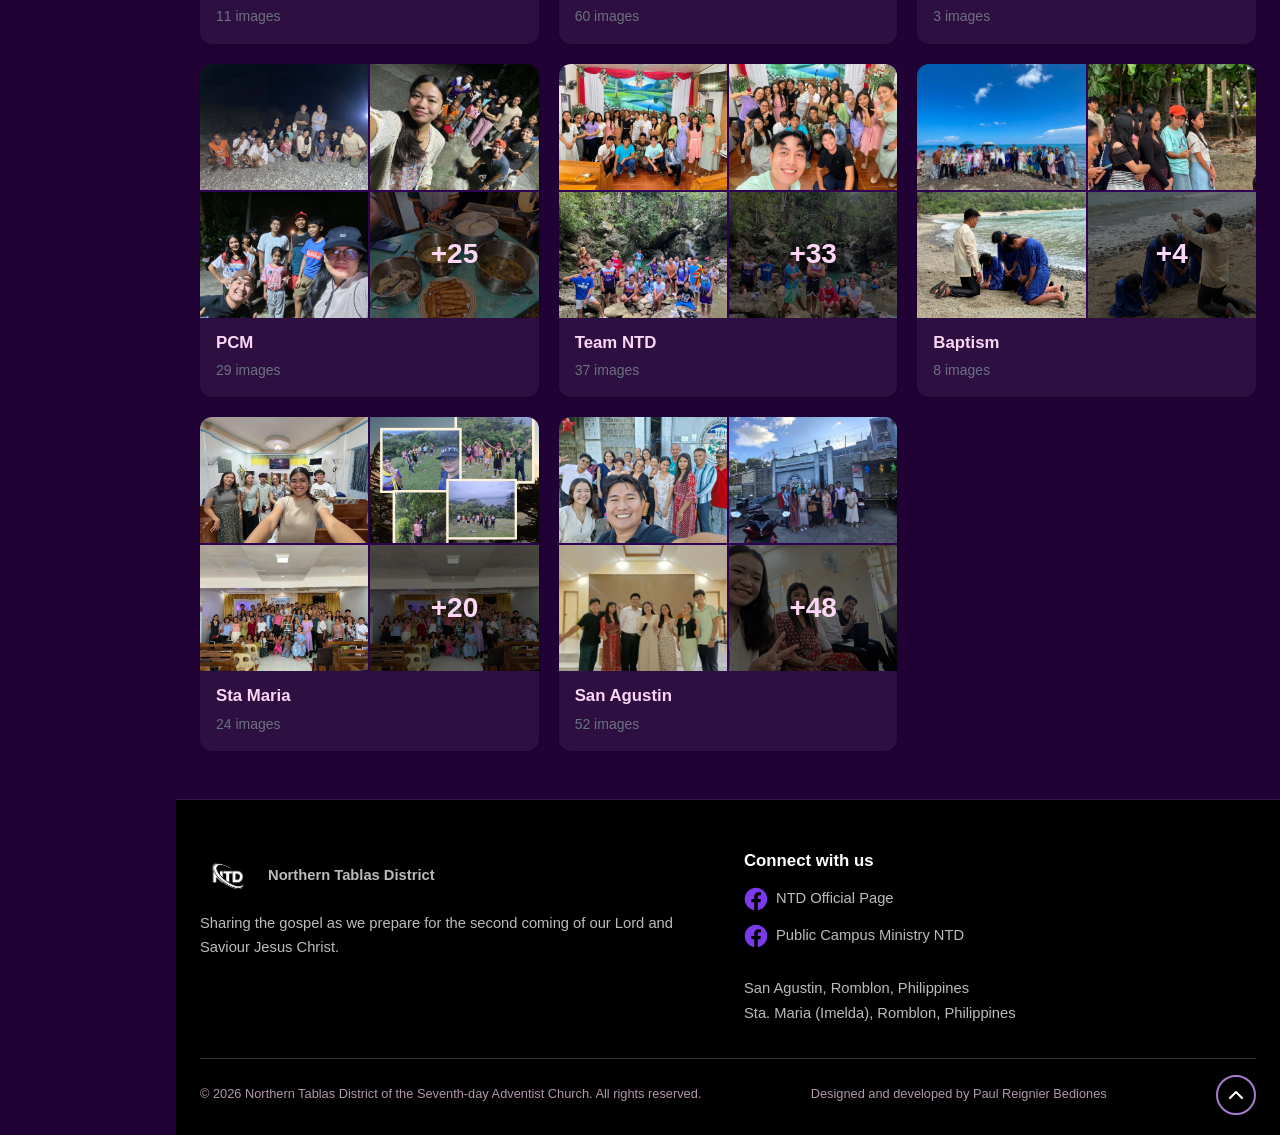
==== commit 70b2e9a5: "Update print statement from 'Hello' to 'Goodbye'" ====
--- a/index.html
+++ b/index.html
@@ -73,6 +73,7 @@
                 <li><a href="#contact"><svg class="icon" xmlns="http://www.w3.org/2000/svg" viewBox="0 0 24 24" width="24" height="24" fill="none" stroke="#ffffff" stroke-width="2"><path d="M4 4h16c1.1 0 2 .9 2 2v12c0 1.1-.9 2-2 2H4c-1.1 0-2-.9-2-2V6c0-1.1.9-2 2-2z" /><polyline points="22,6 12,13 2,6" /></svg>Contact</a></li>
             </ul>
         </nav>
+        <!-- <a class="logInBtn" href="login.html"><svg class="icon" xmlns="http://www.w3.org/2000/svg" viewBox="0 0 24 24" width="24" height="24" fill="none" stroke="#ffffff" stroke-width="2"><path d="M15 3h4a2 2 0 0 1 2 2v14a2 2 0 0 1-2 2h-4" /><polyline points="10 17 15 12 10 7" /><line x1="15" y1="12" x2="3" y2="12" /></svg>Log In</a> -->
     </aside>
     <main id="main">
         <section class="heroSect" id="home">
@@ -150,7 +151,6 @@
         </section>
     </main>
 
-    
     <footer id="contact">
         <div class="footerGrid">
 
@@ -183,26 +183,29 @@
                     San Agustin, Romblon, Philippines<br>
                     Sta. Maria (Imelda), Romblon, Philippines
                 </address>
-                <div class="footerBottom">
-                    <small>&copy; 2026 Northern Tablas District of the Seventh-day Adventist Church. All rights reserved.</small>
-                    <small>Designed and developed by Paul Reignier Bediones</small>
-                    <a class="toTop" href="#home" aria-label="Back to top">
-                        <svg class="icon" viewBox="0 0 24 24" aria-hidden="true"><polyline points="18 15 12 9 6 15" /></svg>
-                    </a>
-                </div>
-            </div>
-
-        </div>
-
+            </div>
+
+        </div>
+
+        <div class="footerBottom">
+            <small>&copy; 2026 Northern Tablas District of the Seventh-day Adventist Church. All rights reserved.</small>
+            <small>Designed and developed by Paul Reignier Bediones</small>
+            <a class="toTop" href="#home" aria-label="Back to top">
+                <svg class="icon" viewBox="0 0 24 24" aria-hidden="true"><polyline points="18 15 12 9 6 15" /></svg>
+            </a>
+        </div>
+    </footer>
+
+    <!-- Gallery lightbox -->
     <div class="lightbox" id="lightbox" role="dialog" aria-modal="true" aria-label="Photo viewer">
         <button class="lbBtn lbClose" id="lbClose" aria-label="Close">&times;</button>
         <button class="lbBtn lbPrev" id="lbPrev" aria-label="Previous photo">&#8249;</button>
         <img id="lbImg" src="" alt="">
         <button class="lbBtn lbNext" id="lbNext" aria-label="Next photo">&#8250;</button>
         <div class="lbCount" id="lbCount" aria-live="polite"></div>
-    </div><!--
-    <h1 style="text-align: center;">We’re upgrading our systems to make it better!</h1>
+    </div>
+    <!-- <h1 style="text-align: center;">We’re upgrading our systems to make it better!</h1>
     <p style="text-align: center;">This NTD website is currently undergoing maintenance. We are fixing a few minor issues and will be back online shortly. Thank you for your patience!</p>
-    <h3 style="text-align: center;">— A friendly message from your pogi at mabait na programmer heheh😉</h3>-->
+    <h3 style="text-align: center;">— A friendly message from your pogi at mabait na programmer heheh😉</h3> -->
 </body>
 </html>
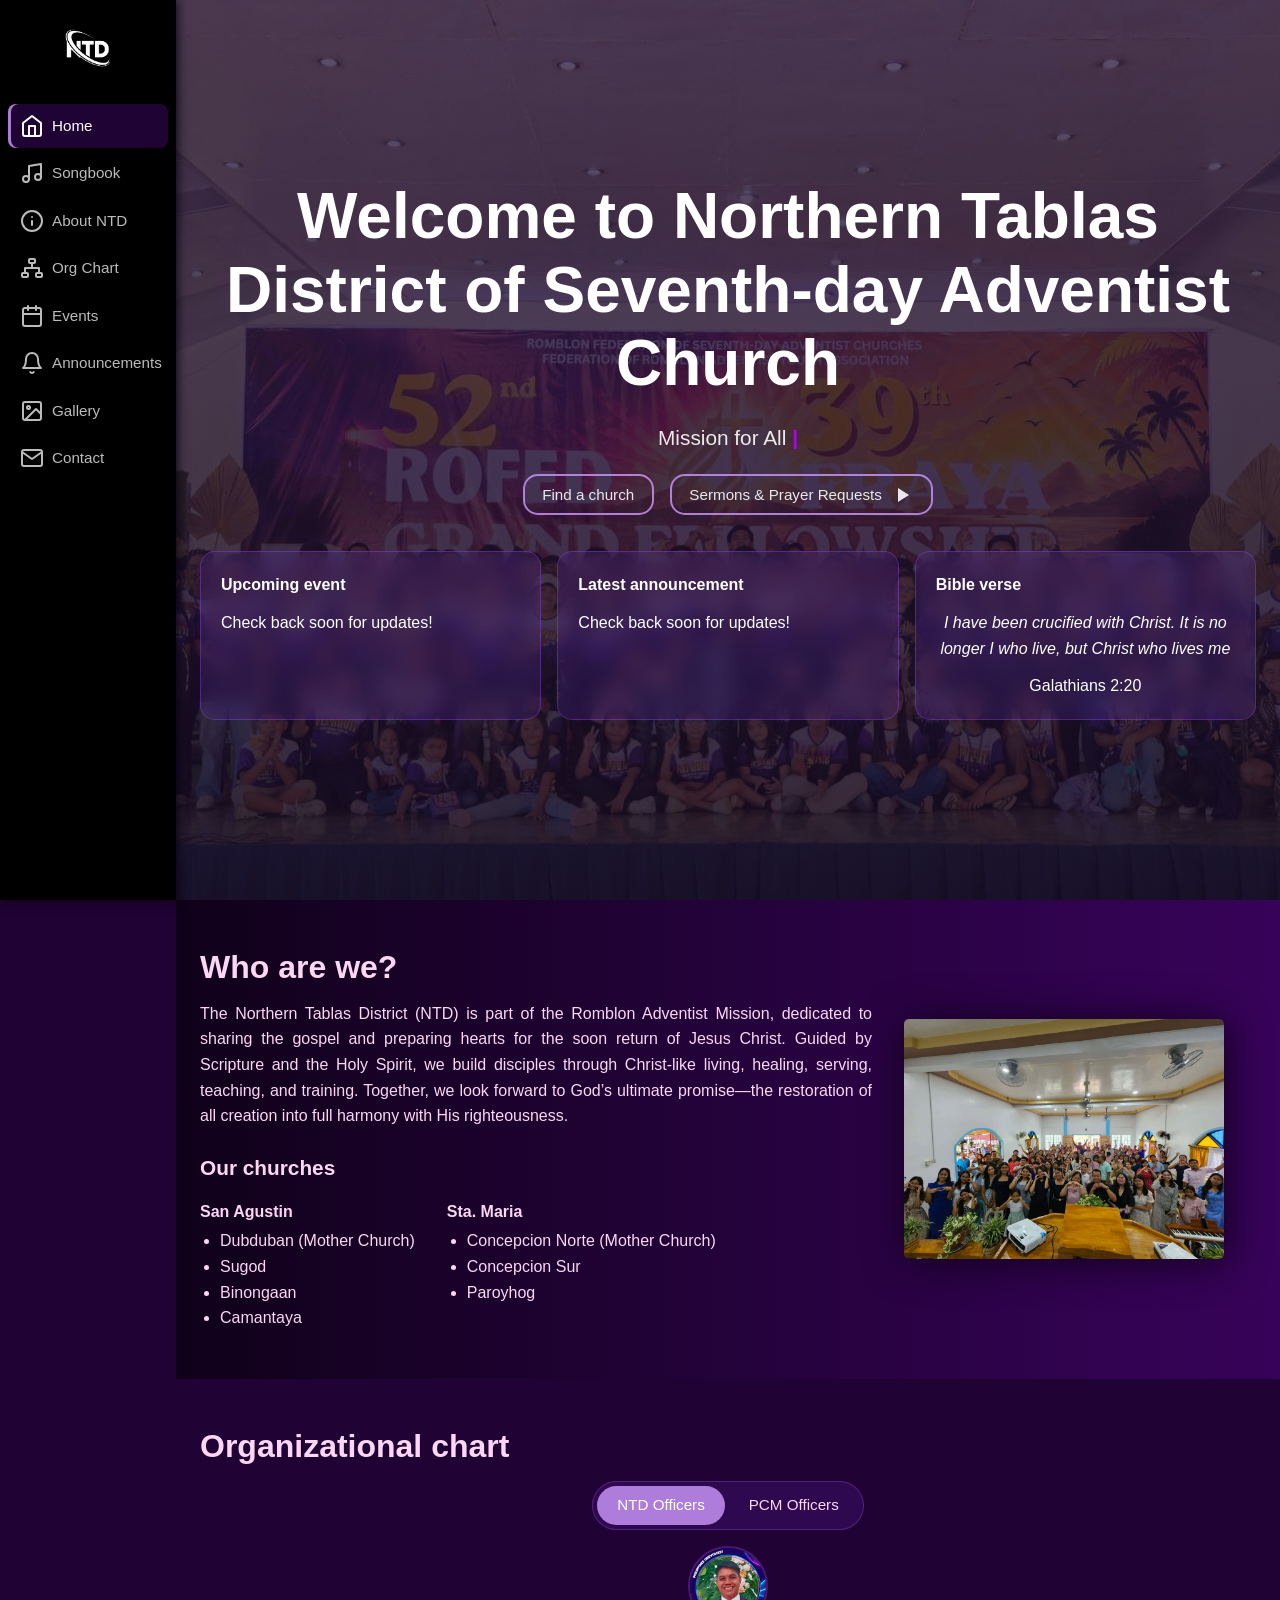
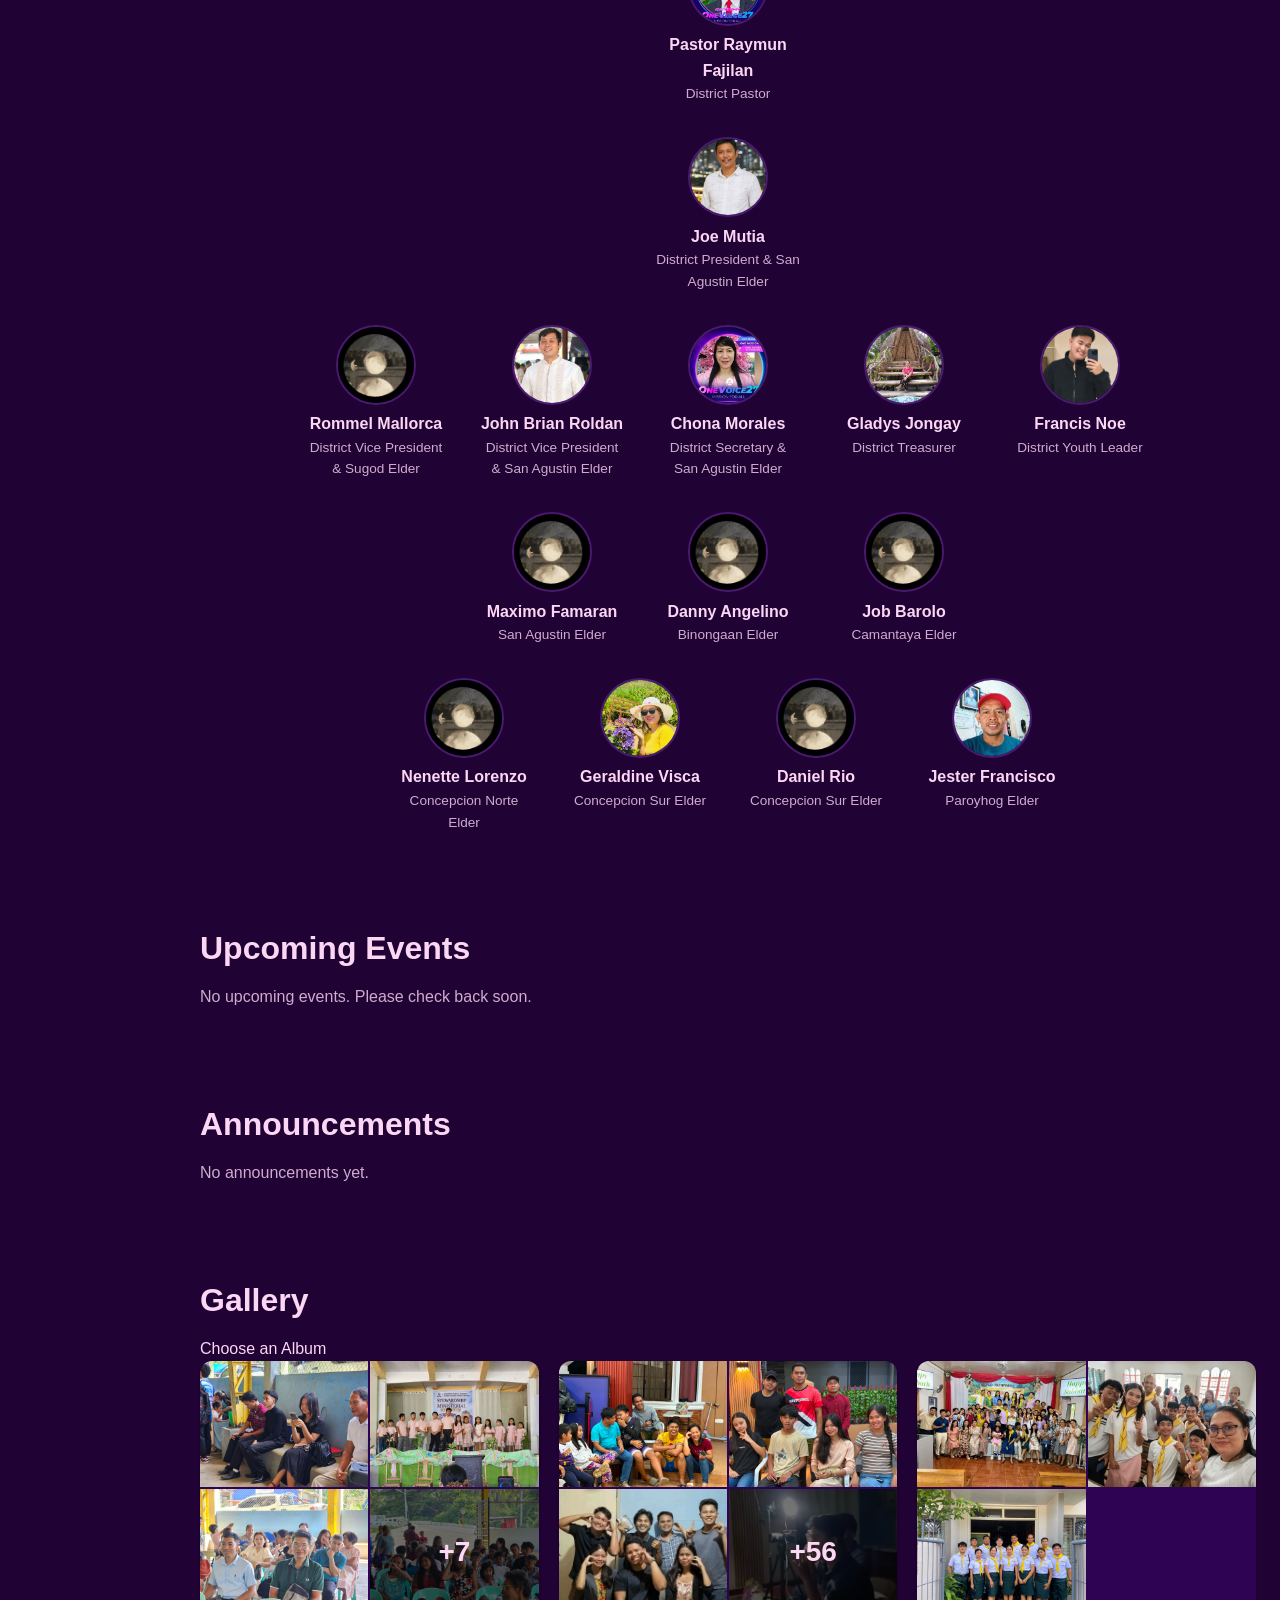
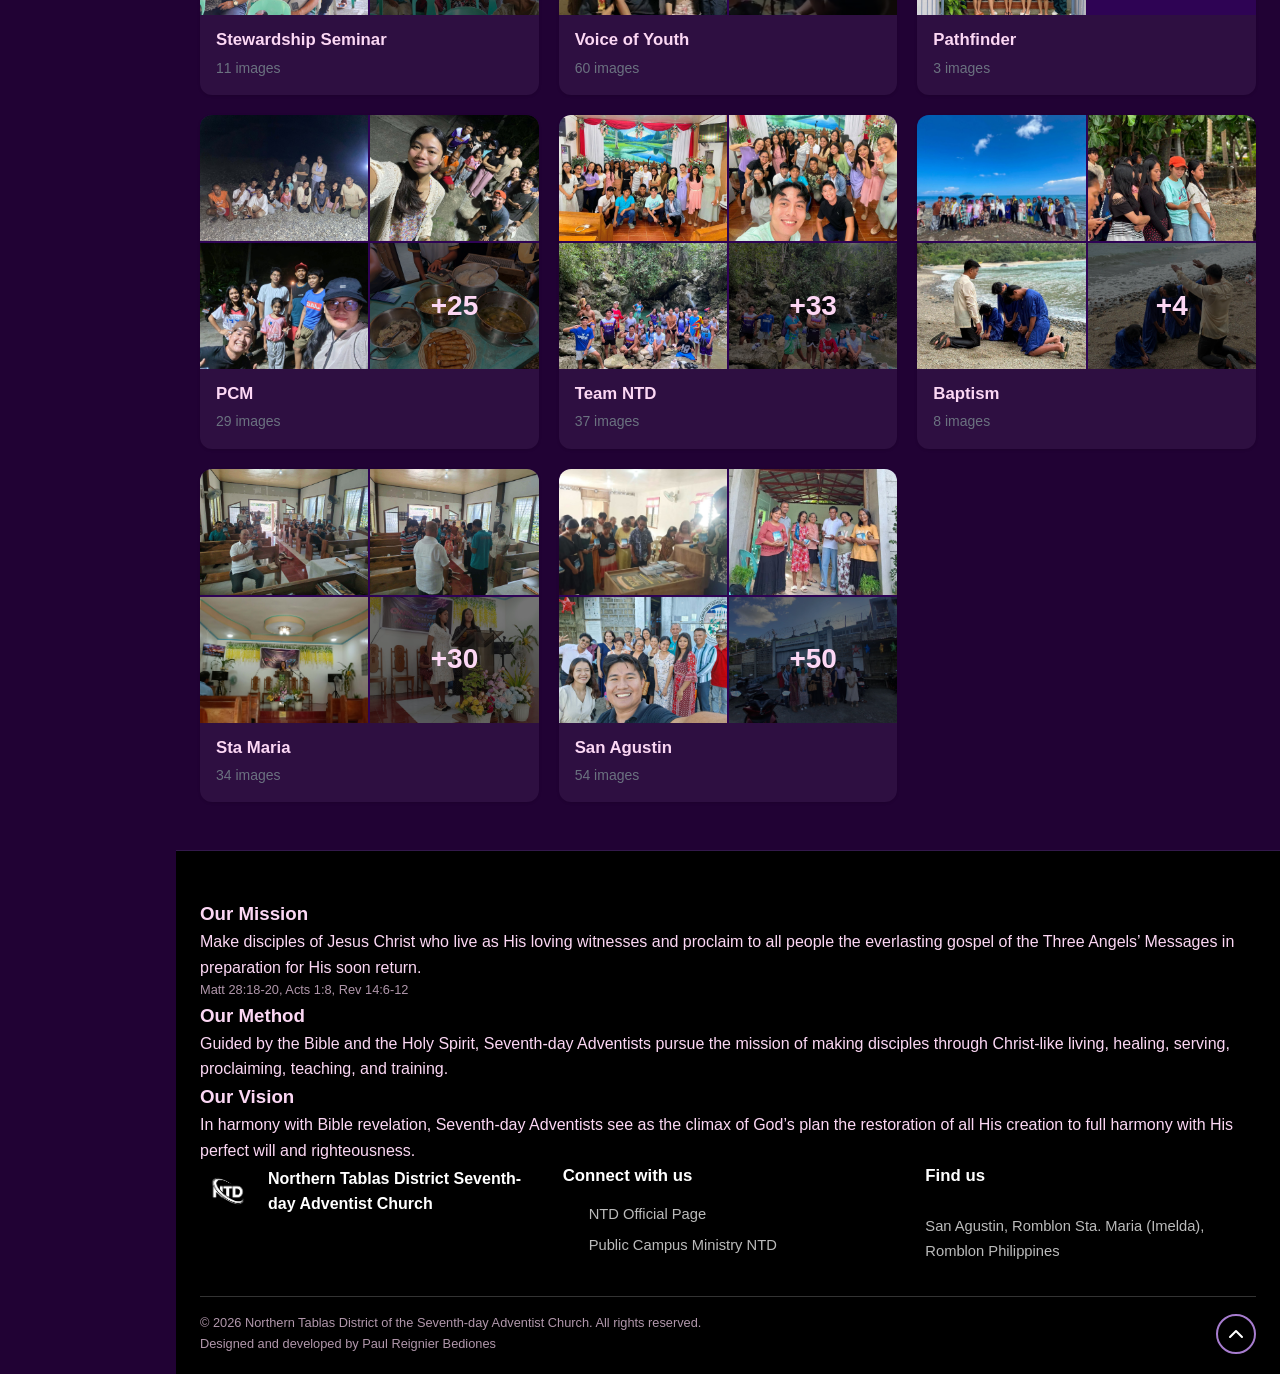
==== commit fcd714db: "Update fmt.Println message from 'Hello' to 'Goodbye'" ====
--- a/index.html
+++ b/index.html
@@ -90,11 +90,11 @@
                 <div class="cardGrid">
                     <a class="card" href="#events">
                         <b>Upcoming event</b>
-                        <p id="nextEvent">No event posted yet.</p>
+                        <p id="nextEvent">Check back soon for updates!</p>
                     </a>
                     <a class="card" href="#announcements">
                         <b>Latest announcement</b>
-                        <p id="latestAnnouncement">No announcement posted yet.</p>
+                        <p id="latestAnnouncement">Check back soon for updates!</p>
                     </a>
                     <figure class="card verseCard">
                         <b>Bible verse</b>
@@ -108,7 +108,7 @@
         <section class="aboutSect" id="about">
             <div class="aboutText">
                 <h2>Who are we?</h2>
-                <p>Northern Tablas District (NTD) is part of the Romblon Adventist Mission of the Seventh-day Adventist Church. Our mission is to share the gospel of God as we prepare for the second coming of our Lord and Saviour Jesus Christ.</p>
+                <p>The Northern Tablas District (NTD) is part of the Romblon Adventist Mission, dedicated to sharing the gospel and preparing hearts for the soon return of Jesus Christ. Guided by Scripture and the Holy Spirit, we build disciples through Christ-like living, healing, serving, teaching, and training. Together, we look forward to God’s ultimate promise—the restoration of all creation into full harmony with His righteousness.</p>
                 <h3>Our churches</h3>
                 <div class="churchGroups">
                     <div>
@@ -150,49 +150,84 @@
             <div class="album-grid" id="albumGrid"></div>
         </section>
     </main>
-
     <footer id="contact">
-        <div class="footerGrid">
-
-            <!-- About -->
-            <div class="footerCol footerAbout">
-                <div class="footerBrand">
-                    <img src="photos/default/ntd-logo.jpg" alt="" width="56" height="56">
-                    <p>Northern Tablas District</p>
-                </div>
-                <p>Sharing the gospel as we prepare for the second coming of our Lord and Saviour Jesus Christ.</p>
-            </div>
-            <!-- Connect -->
-            <div class="footerCol">
-                <h3>Connect with us</h3>
-                <ul>
-                    <li>
-                        <a class="socmedLink" href="https://www.facebook.com/profile.php?id=61586791796410" target="_blank" rel="noopener noreferrer">
-                            <svg fill="#7c3aed" width="24px" height="24px" viewBox="0 0 32 32" version="1.1" xmlns="http://www.w3.org/2000/svg"><g id="SVGRepo_bgCarrier" stroke-width="0"></g><g id="SVGRepo_tracerCarrier" stroke-linecap="round" stroke-linejoin="round"></g><g id="SVGRepo_iconCarrier"> <title>facebook</title> <path d="M30.996 16.091c-0.001-8.281-6.714-14.994-14.996-14.994s-14.996 6.714-14.996 14.996c0 7.455 5.44 13.639 12.566 14.8l0.086 0.012v-10.478h-3.808v-4.336h3.808v-3.302c-0.019-0.167-0.029-0.361-0.029-0.557 0-2.923 2.37-5.293 5.293-5.293 0.141 0 0.281 0.006 0.42 0.016l-0.018-0.001c1.199 0.017 2.359 0.123 3.491 0.312l-0.134-0.019v3.69h-1.892c-0.086-0.012-0.185-0.019-0.285-0.019-1.197 0-2.168 0.97-2.168 2.168 0 0.068 0.003 0.135 0.009 0.202l-0.001-0.009v2.812h4.159l-0.665 4.336h-3.494v10.478c7.213-1.174 12.653-7.359 12.654-14.814v-0z"></path> </g></svg>
-                            NTD Official Page
-                        </a>
-                    </li>
-                    <li>
-                        <a class="socmedLink" href="https://www.facebook.com/profile.php?id=61571284893826" target="_blank" rel="noopener noreferrer">
-                            <svg fill="#7c3aed" width="24px" height="24px" viewBox="0 0 32 32" version="1.1" xmlns="http://www.w3.org/2000/svg"><g id="SVGRepo_bgCarrier" stroke-width="0"></g><g id="SVGRepo_tracerCarrier" stroke-linecap="round" stroke-linejoin="round"></g><g id="SVGRepo_iconCarrier"> <title>facebook</title> <path d="M30.996 16.091c-0.001-8.281-6.714-14.994-14.996-14.994s-14.996 6.714-14.996 14.996c0 7.455 5.44 13.639 12.566 14.8l0.086 0.012v-10.478h-3.808v-4.336h3.808v-3.302c-0.019-0.167-0.029-0.361-0.029-0.557 0-2.923 2.37-5.293 5.293-5.293 0.141 0 0.281 0.006 0.42 0.016l-0.018-0.001c1.199 0.017 2.359 0.123 3.491 0.312l-0.134-0.019v3.69h-1.892c-0.086-0.012-0.185-0.019-0.285-0.019-1.197 0-2.168 0.97-2.168 2.168 0 0.068 0.003 0.135 0.009 0.202l-0.001-0.009v2.812h4.159l-0.665 4.336h-3.494v10.478c7.213-1.174 12.653-7.359 12.654-14.814v-0z"></path> </g></svg>
-                            Public Campus Ministry NTD
-                        </a>
-                    </li>
-                </ul>
-                <address>
-                    San Agustin, Romblon, Philippines<br>
-                    Sta. Maria (Imelda), Romblon, Philippines
-                </address>
-            </div>
-
-        </div>
-
-        <div class="footerBottom">
-            <small>&copy; 2026 Northern Tablas District of the Seventh-day Adventist Church. All rights reserved.</small>
-            <small>Designed and developed by Paul Reignier Bediones</small>
-            <a class="toTop" href="#home" aria-label="Back to top">
-                <svg class="icon" viewBox="0 0 24 24" aria-hidden="true"><polyline points="18 15 12 9 6 15" /></svg>
-            </a>
+        <svg width="0" height="0" style="position:absolute" aria-hidden="true">
+            <symbol id="icon-facebook" viewBox="0 0 32 32">
+                <path d="M30.996 16.091c-0.001-8.281-6.714-14.994-14.996-14.994s-14.996 6.714-14.996 14.996c0 7.455 5.44 13.639 12.566 14.8l0.086 0.012v-10.478h-3.808v-4.336h3.808v-3.302c-0.019-0.167-0.029-0.361-0.029-0.557 0-2.923 2.37-5.293 5.293-5.293 0.141 0 0.281 0.006 0.42 0.016l-0.018-0.001c1.199 0.017 2.359 0.123 3.491 0.312l-0.134-0.019v3.69h-1.892c-0.086-0.012-0.185-0.019-0.285-0.019-1.197 0-2.168 0.97-2.168 2.168 0 0.068 0.003 0.135 0.009 0.202l-0.001-0.009v2.812h4.159l-0.665 4.336h-3.494v10.478c7.213-1.174 12.653-7.359 12.654-14.814v-0z"/>
+            </symbol>
+        </svg>
+
+        <div class="footerInner">
+
+            <!-- Mission / Method / Vision -->
+            <div class="footerBeliefs">
+                <article class="beliefCard">
+                    <h3>Our Mission</h3>
+                    <p>Make disciples of Jesus Christ who live as His loving witnesses and proclaim to all people the everlasting gospel of the Three Angels’ Messages in preparation for His soon return.</p>
+                    <small>Matt 28:18-20, Acts 1:8, Rev 14:6-12</small>
+                </article>
+                <article class="beliefCard">
+                    <h3>Our Method</h3>
+                    <p>Guided by the Bible and the Holy Spirit, Seventh-day Adventists pursue the mission of making disciples through Christ-like living, healing, serving, proclaiming, teaching, and training.</p>
+                </article>
+                <article class="beliefCard">
+                    <h3>Our Vision</h3>
+                    <p>In harmony with Bible revelation, Seventh-day Adventists see as the climax of God’s plan the restoration of all His creation to full harmony with His perfect will and righteousness.</p>
+                </article>
+            </div>
+
+            <!-- Main columns -->
+            <div class="footerGrid">
+
+                <div class="footerCol footerBrandCol">
+                    <div class="footerBrand">
+                        <img src="photos/default/ntd-logo.jpg" alt="" width="56" height="56">
+                        <div>
+                            <strong>Northern Tablas District</strong>
+                            <span>Seventh-day Adventist Church</span>
+                        </div>
+                    </div>
+                </div>
+
+                <div class="footerCol">
+                    <h3>Connect with us</h3>
+                    <ul>
+                        <li>
+                            <a class="socmedLink" href="https://www.facebook.com/profile.php?id=61586791796410" target="_blank" rel="noopener noreferrer">
+                                <span class="socmedIcon"><svg width="18" height="18" aria-hidden="true"><use href="#icon-facebook"/></svg></span>
+                                NTD Official Page
+                            </a>
+                        </li>
+                        <li>
+                            <a class="socmedLink" href="https://www.facebook.com/profile.php?id=61571284893826" target="_blank" rel="noopener noreferrer">
+                                <span class="socmedIcon"><svg width="18" height="18" aria-hidden="true"><use href="#icon-facebook"/></svg></span>
+                                Public Campus Ministry NTD
+                            </a>
+                        </li>
+                    </ul>
+                </div>
+
+                <div class="footerCol">
+                    <h3>Find us</h3>
+                    <address>
+                        <span>San Agustin, Romblon</span>
+                        <span>Sta. Maria (Imelda), Romblon</span>
+                        <span>Philippines</span>
+                    </address>
+                </div>
+
+            </div>
+
+            <div class="footerBottom">
+                <div>
+                    <small>&copy; 2026 Northern Tablas District of the Seventh-day Adventist Church. All rights reserved.</small>
+                    <small>Designed and developed by Paul Reignier Bediones</small>
+                </div>
+                <a class="toTop" href="#home" aria-label="Back to top">
+                    <svg class="icon" viewBox="0 0 24 24" aria-hidden="true"><polyline points="18 15 12 9 6 15" /></svg>
+                </a>
+            </div>
+
         </div>
     </footer>
 
--- a/style.css
+++ b/style.css
@@ -251,6 +251,7 @@
         opacity: 0;
     }
 }
+
 .heroActions {
     display: flex;
     flex-wrap: wrap;
@@ -853,10 +854,6 @@
     .skSidebar {
         display: none;
     }
-    .footerBottom {
-        justify-content: center;
-        text-align: center;
-    }
 }
 
 @media (prefers-reduced-motion: reduce) {
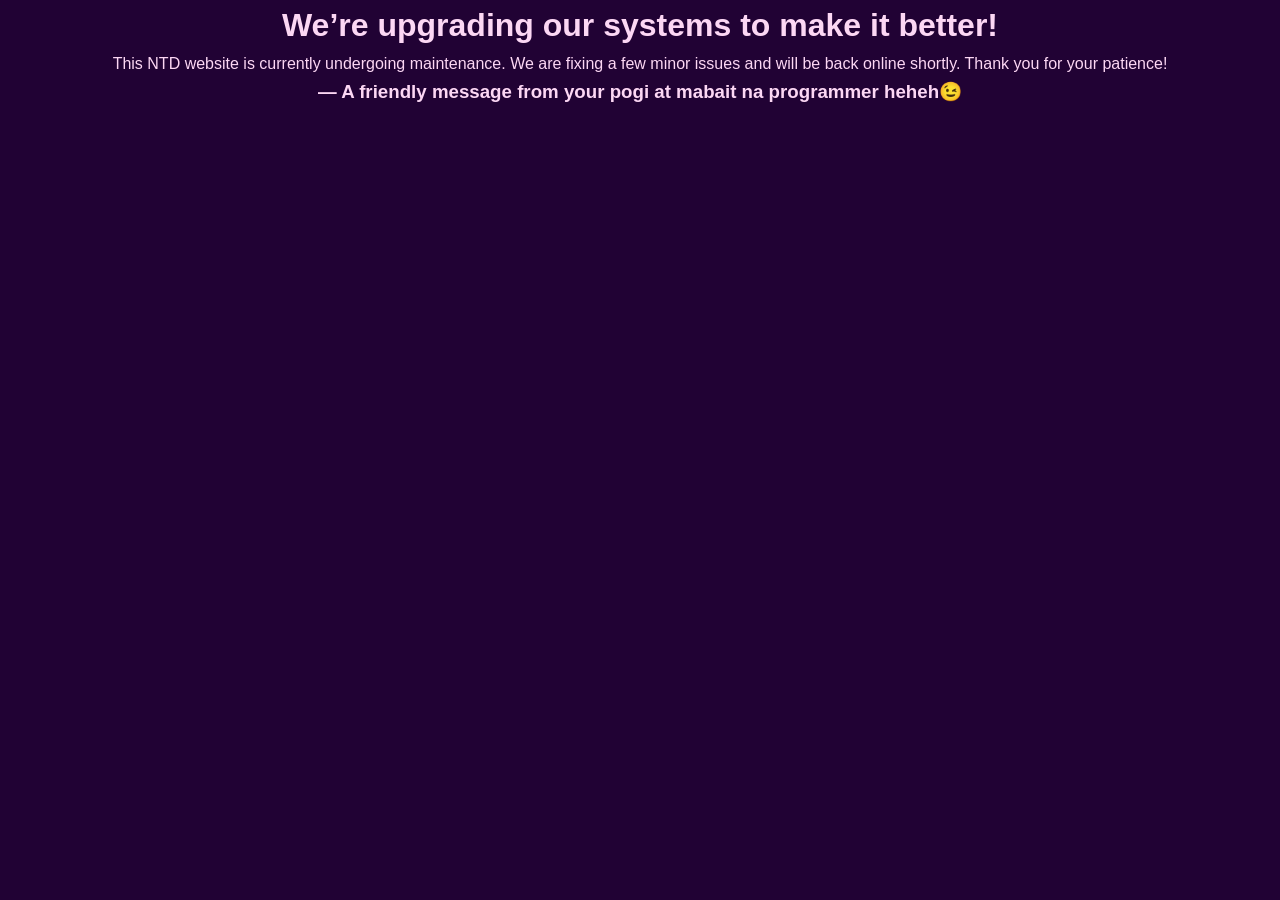
==== commit 0ce4d4d3: "Update print statement from 'Hello' to 'Goodbye'" ====
--- a/index.html
+++ b/index.html
@@ -24,6 +24,7 @@
     </noscript>
 </head>
 <body class="isLoading">
+    <!--
     <div id="pageSkeleton" role="status" aria-label="Loading page">
         <div class="skSidebar">
             <div class="skBlock skLogo"></div>
@@ -73,7 +74,6 @@
                 <li><a href="#contact"><svg class="icon" xmlns="http://www.w3.org/2000/svg" viewBox="0 0 24 24" width="24" height="24" fill="none" stroke="#ffffff" stroke-width="2"><path d="M4 4h16c1.1 0 2 .9 2 2v12c0 1.1-.9 2-2 2H4c-1.1 0-2-.9-2-2V6c0-1.1.9-2 2-2z" /><polyline points="22,6 12,13 2,6" /></svg>Contact</a></li>
             </ul>
         </nav>
-        <!-- <a class="logInBtn" href="login.html"><svg class="icon" xmlns="http://www.w3.org/2000/svg" viewBox="0 0 24 24" width="24" height="24" fill="none" stroke="#ffffff" stroke-width="2"><path d="M15 3h4a2 2 0 0 1 2 2v14a2 2 0 0 1-2 2h-4" /><polyline points="10 17 15 12 10 7" /><line x1="15" y1="12" x2="3" y2="12" /></svg>Log In</a> -->
     </aside>
     <main id="main">
         <section class="heroSect" id="home">
@@ -159,7 +159,6 @@
 
         <div class="footerInner">
 
-            <!-- Mission / Method / Vision -->
             <div class="footerBeliefs">
                 <article class="beliefCard">
                     <h3>Our Mission</h3>
@@ -176,7 +175,6 @@
                 </article>
             </div>
 
-            <!-- Main columns -->
             <div class="footerGrid">
 
                 <div class="footerCol footerBrandCol">
@@ -231,16 +229,15 @@
         </div>
     </footer>
 
-    <!-- Gallery lightbox -->
     <div class="lightbox" id="lightbox" role="dialog" aria-modal="true" aria-label="Photo viewer">
         <button class="lbBtn lbClose" id="lbClose" aria-label="Close">&times;</button>
         <button class="lbBtn lbPrev" id="lbPrev" aria-label="Previous photo">&#8249;</button>
         <img id="lbImg" src="" alt="">
         <button class="lbBtn lbNext" id="lbNext" aria-label="Next photo">&#8250;</button>
         <div class="lbCount" id="lbCount" aria-live="polite"></div>
-    </div>
-    <!-- <h1 style="text-align: center;">We’re upgrading our systems to make it better!</h1>
+    </div>-->
+    <h1 style="text-align: center;">We’re upgrading our systems to make it better!</h1>
     <p style="text-align: center;">This NTD website is currently undergoing maintenance. We are fixing a few minor issues and will be back online shortly. Thank you for your patience!</p>
-    <h3 style="text-align: center;">— A friendly message from your pogi at mabait na programmer heheh😉</h3> -->
+    <h3 style="text-align: center;">— A friendly message from your pogi at mabait na programmer heheh😉</h3>
 </body>
 </html>
--- a/style.css
+++ b/style.css
@@ -563,128 +563,254 @@
 /* Footer */
 
 footer {
-    background: #000;
-    padding: 3rem 1.5rem 1.25rem;
-    border-top: 1px solid var(--card-border);
-}
-
+    position: relative;
+    background:
+        radial-gradient(60rem 18rem at 50% -8rem, rgba(124, 58, 237, .22), transparent 70%),
+        #000;
+    padding: 4rem 1.5rem 1.5rem;
+    border-top: 1px solid var(--card-border, #2a2a2a);
+}
+
+/* thin accent line across the top */
+footer::before {
+    content: "";
+    position: absolute;
+    inset: -1px 0 auto 0;
+    height: 2px;
+    background: linear-gradient(90deg, transparent, var(--accent, #7c3aed), transparent);
+}
+
+.footerInner {
+    max-width: 70rem;
+    margin: 0 auto;
+}
+
+/* Mission / Method / Vision */
+.footerBeliefs {
+    display: grid;
+    gap: 1rem;
+    grid-template-columns: repeat(auto-fit, minmax(16rem, 1fr));
+    margin-bottom: 3rem;
+}
+
+.beliefCard {
+    padding: 1.25rem 1.25rem 1.25rem 1.5rem;
+    background: rgba(255, 255, 255, .03);
+    border: 1px solid var(--card-border, #2a2a2a);
+    border-left: 3px solid var(--accent, #7c3aed);
+    border-radius: .75rem;
+}
+
+.beliefCard h3 {
+    font-size: 1.05rem;
+    color: #fff;
+    margin-bottom: .5rem;
+}
+
+.beliefCard p {
+    font-size: .9rem;
+    line-height: 1.65;
+    color: var(--muted, #a1a1aa);
+}
+
+.beliefCard small {
+    display: block;
+    margin-top: .75rem;
+    font-size: .78rem;
+    color: #c4b5fd;
+}
+
+/* Main columns */
 .footerGrid {
     display: grid;
-    gap: 2rem;
-    grid-template-columns: repeat(auto-fit, minmax(13rem, 1fr));
-    max-width: 70rem;
-    margin: 0 auto;
+    gap: 2.5rem 2rem;
+    grid-template-columns: 1.6fr 1fr 1fr;
+    padding-top: 2.5rem;
+    border-top: 1px solid #222;
 }
 
 .footerCol {
     display: flex;
     flex-direction: column;
-    gap: .5rem;
+    gap: .6rem;
 }
 
 .footerCol h3 {
     font-size: 1.05rem;
-    margin-bottom: .25rem;
-    color: #fff;
-}
-
-.footerCol h4 {
-    font-size: .95rem;
-    font-weight: 600;
-    margin-top: .5rem;
+    color: #fff;
+    margin-bottom: .35rem;
 }
 
 .footerCol ul {
     display: flex;
     flex-direction: column;
-    gap: .35rem;
+    gap: .5rem;
+    list-style: none;
+    padding: 0;
+    margin: 0;
 }
 
 .footerCol li,
 .footerCol address,
-.footerAbout p {
+.footerBrandCol p {
     font-size: .92rem;
-    color: var(--muted);
+    color: var(--muted, #a1a1aa);
     font-style: normal;
+}
+
+.footerBrandCol p {
+    line-height: 1.65;
+    max-width: 24rem;
 }
 
 .footerCol a {
     text-decoration: none;
-    color: var(--muted);
+    color: var(--muted, #a1a1aa);
     transition: color .2s;
 }
 
 .footerCol a:hover {
     color: #fff;
-    text-decoration: underline;
-}
-
+}
+
+.footerCol a:focus-visible,
+.toTop:focus-visible {
+    outline: 2px solid #c4b5fd;
+    outline-offset: 3px;
+    border-radius: .25rem;
+}
+
+/* Brand */
 .footerBrand {
     display: flex;
     align-items: center;
-    gap: .75rem;
-    font-weight: 600;
-    color: #fff;
+    gap: .85rem;
 }
 
 .footerBrand img {
     border-radius: 50%;
+    border: 2px solid var(--accent, #7c3aed);
+}
+
+.footerBrand strong {
+    display: block;
+    color: #fff;
+    font-size: 1.05rem;
+    line-height: 1.3;
+}
+
+.footerBrand span {
+    display: block;
+    font-size: .82rem;
+    color: var(--muted, #a1a1aa);
 }
 
 /* Facebook links with icon */
 .socmedLink {
     display: inline-flex;
     align-items: center;
-    gap: .5rem;
-    margin-left: 0;
-}
-
+    gap: .65rem;
+}
+
+.socmedIcon {
+    display: inline-grid;
+    place-items: center;
+    width: 2.1rem;
+    height: 2.1rem;
+    border-radius: 50%;
+    background: rgba(124, 58, 237, .15);
+    border: 1px solid rgba(124, 58, 237, .4);
+    transition: background .2s, transform .2s;
+}
+
+.socmedIcon svg {
+    fill: #c4b5fd;
+}
+
+.socmedLink:hover .socmedIcon {
+    background: var(--accent, #7c3aed);
+    transform: translateY(-2px);
+}
+
+.socmedLink:hover .socmedIcon svg {
+    fill: #fff;
+}
+
+/* Address */
 .footerCol address {
-    margin-top: .75rem;
-    line-height: 1.7;
+    display: flex;
+    flex-direction: column;
+    gap: .35rem;
+    line-height: 1.5;
 }
 
 /* Bottom bar */
 .footerBottom {
     display: flex;
-    flex-wrap: wrap;
     align-items: center;
     justify-content: space-between;
-    gap: .5rem 1.5rem;
-    max-width: 70rem;
-    margin: 2rem auto 0;
-    padding-top: 1rem;
-    border-top: 1px solid #333;
-}
-
-footer small {
+    gap: 1rem 1.5rem;
+    margin-top: 2.5rem;
+    padding-top: 1.25rem;
+    border-top: 1px solid #222;
+}
+
+.footerBottom small {
     display: block;
     opacity: .7;
     font-size: .8rem;
+    line-height: 1.6;
 }
 
 .toTop {
+    flex-shrink: 0;
     display: inline-flex;
     align-items: center;
     justify-content: center;
     width: 2.5rem;
     height: 2.5rem;
-    border: 2px solid var(--accent);
+    border: 2px solid var(--accent, #7c3aed);
     border-radius: 50%;
     color: #fff;
     transition: background .2s, transform .2s;
 }
 
+.toTop .icon {
+    width: 1.1rem;
+    height: 1.1rem;
+    fill: none;
+    stroke: currentColor;
+    stroke-width: 2;
+    stroke-linecap: round;
+    stroke-linejoin: round;
+}
+
 .toTop:hover {
-    background: var(--accent);
+    background: var(--accent, #7c3aed);
     transform: translateY(-2px);
 }
 
-@media (max-width: 800px) {
-    .footerBottom {
-        flex-direction: column;
-        align-items: flex-start;
-    }
+@media (prefers-reduced-motion: reduce) {
+    .toTop,
+    .socmedIcon,
+    .footerCol a { transition: none; }
+    .toTop:hover,
+    .socmedLink:hover .socmedIcon { transform: none; }
+}
+
+@media (max-width: 900px) {
+    .footerGrid {
+        grid-template-columns: 1fr 1fr;
+    }
+    .footerBrandCol {
+        grid-column: 1 / -1;
+    }
+}
+
+@media (max-width: 560px) {
+    footer { padding-top: 3rem; }
+    .footerGrid { grid-template-columns: 1fr; }
+    .footerBottom { align-items: flex-start; }
 }
 
 /* ---------- Skeleton loading ---------- */
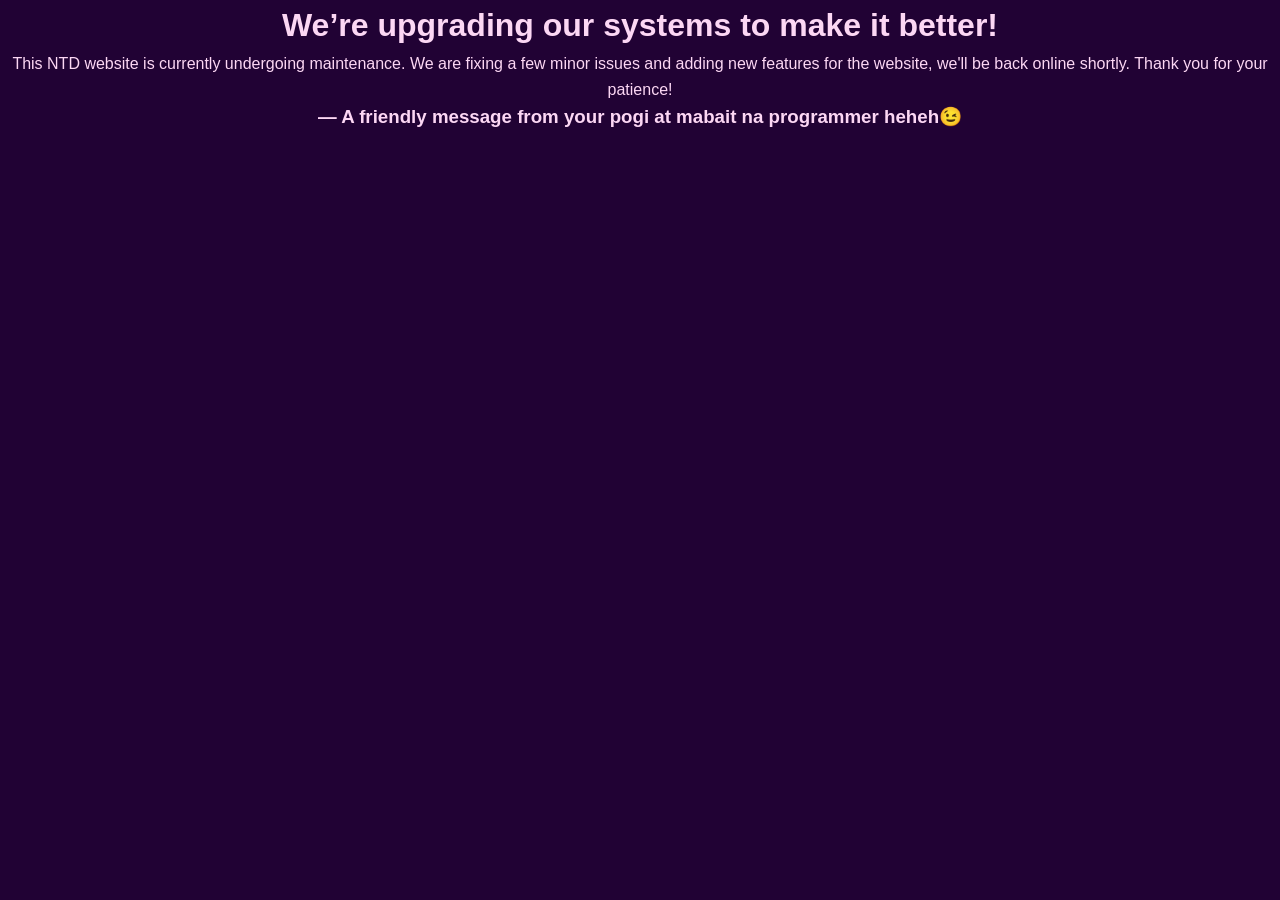
==== commit 15b67dca: "Update print statement from 'Hello' to 'Goodbye'" ====
--- a/index.html
+++ b/index.html
@@ -77,27 +77,56 @@
     </aside>
     <main id="main">
         <section class="heroSect" id="home">
+            <div class="heroGlow" aria-hidden="true"></div>
+
             <div class="heroContent">
-                <h1>Welcome to Northern Tablas District of Seventh-day Adventist Church</h1>
-                <p class="typewriterContainer">
-                    <span id="typewriterText"></span>
-                    <span class="cursor">|</span>
+
+                <h1>
+                    Welcome to
+                    <span class="heroAccent">Northern Tablas District</span>
+                    of the Seventh-day Adventist Church
+                </h1>
+
+                <p class="typewriterContainer" aria-live="off">
+                    <span id="typewriterText"></span><span class="cursor" aria-hidden="true">|</span>
                 </p>
+
                 <div class="heroActions">
-                    <a class="btn" href="https://www.adventistlocator.org/?lat=12.465430883644089&lng=122.10913992672761&zoom=9.857429846169484" target="_blank" rel="noopener noreferrer">Find a church</a>
-                    <a class="btn btnSolid" href="sermons/sermons.html">Sermons & Prayer Requests<svg width="24" height="24" viewBox="0 0 24 24" fill="currentColor" xmlns="http://www.w3.org/2000/svg"><path d="M8 5V19L19 12L8 5Z"/></svg></a>
-                </div>
+                    <a class="btn btnSolid" href="sermons/sermons.html">
+                        Sermons &amp; Prayer Requests
+                        <svg width="18" height="18" viewBox="0 0 24 24" fill="currentColor" aria-hidden="true"><path d="M8 5V19L19 12L8 5Z"/></svg>
+                    </a>
+                    <a class="btn" href="https://www.adventistlocator.org/?lat=12.465430883644089&lng=122.10913992672761&zoom=9.857429846169484" target="_blank" rel="noopener noreferrer">
+                        <svg class="icon" viewBox="0 0 24 24" aria-hidden="true"><path d="M21 10c0 7-9 13-9 13s-9-6-9-13a9 9 0 0 1 18 0z"/><circle cx="12" cy="10" r="3"/></svg>
+                        Find a church near me
+                    </a>
+                </div>
+
                 <div class="cardGrid">
                     <a class="card" href="#events">
-                        <b>Upcoming event</b>
+                        <span class="cardIcon" aria-hidden="true">
+                            <svg class="icon" viewBox="0 0 24 24"><rect x="3" y="4" width="18" height="18" rx="2" ry="2"/><line x1="16" y1="2" x2="16" y2="6"/><line x1="8" y1="2" x2="8" y2="6"/><line x1="3" y1="10" x2="21" y2="10"/></svg>
+                        </span>
+                        <h3>Upcoming event</h3>
                         <p id="nextEvent">Check back soon for updates!</p>
-                    </a>
+                        <small>
+                            <b class="countdown" id="countdown" data-date="2026-10-24T08:00:00+08:00"></b>
+                        </small>
+                    </a>
+
                     <a class="card" href="#announcements">
-                        <b>Latest announcement</b>
+                        <span class="cardIcon" aria-hidden="true">
+                            <svg class="icon" viewBox="0 0 24 24"><path d="M18 8A6 6 0 0 0 6 8c0 7-3 9-3 9h18s-3-2-3-9"/><path d="M13.73 21a2 2 0 0 1-3.46 0"/></svg>
+                        </span>
+                        <h3>Latest announcement</h3>
                         <p id="latestAnnouncement">Check back soon for updates!</p>
                     </a>
+
                     <figure class="card verseCard">
-                        <b>Bible verse</b>
+                        <span class="cardIcon" aria-hidden="true">
+                            <svg class="icon" viewBox="0 0 24 24"><path d="M2 3h6a4 4 0 0 1 4 4v14a3 3 0 0 0-3-3H2z"/><path d="M22 3h-6a4 4 0 0 0-4 4v14a3 3 0 0 1 3-3h7z"/></svg>
+                        </span>
+                        <h3>Bible verse</h3>
                         <blockquote id="bibleQuote"></blockquote>
                         <figcaption id="bibleVerse"></figcaption>
                     </figure>
@@ -158,7 +187,6 @@
         </svg>
 
         <div class="footerInner">
-
             <div class="footerBeliefs">
                 <article class="beliefCard">
                     <h3>Our Mission</h3>
@@ -174,7 +202,6 @@
                     <p>In harmony with Bible revelation, Seventh-day Adventists see as the climax of God’s plan the restoration of all His creation to full harmony with His perfect will and righteousness.</p>
                 </article>
             </div>
-
             <div class="footerGrid">
 
                 <div class="footerCol footerBrandCol">
@@ -237,7 +264,7 @@
         <div class="lbCount" id="lbCount" aria-live="polite"></div>
     </div>-->
     <h1 style="text-align: center;">We’re upgrading our systems to make it better!</h1>
-    <p style="text-align: center;">This NTD website is currently undergoing maintenance. We are fixing a few minor issues and will be back online shortly. Thank you for your patience!</p>
+    <p style="text-align: center;">This NTD website is currently undergoing maintenance. We are fixing a few minor issues and adding new features for the website, we'll be back online shortly. Thank you for your patience!</p>
     <h3 style="text-align: center;">— A friendly message from your pogi at mabait na programmer heheh😉</h3>
 </body>
 </html>
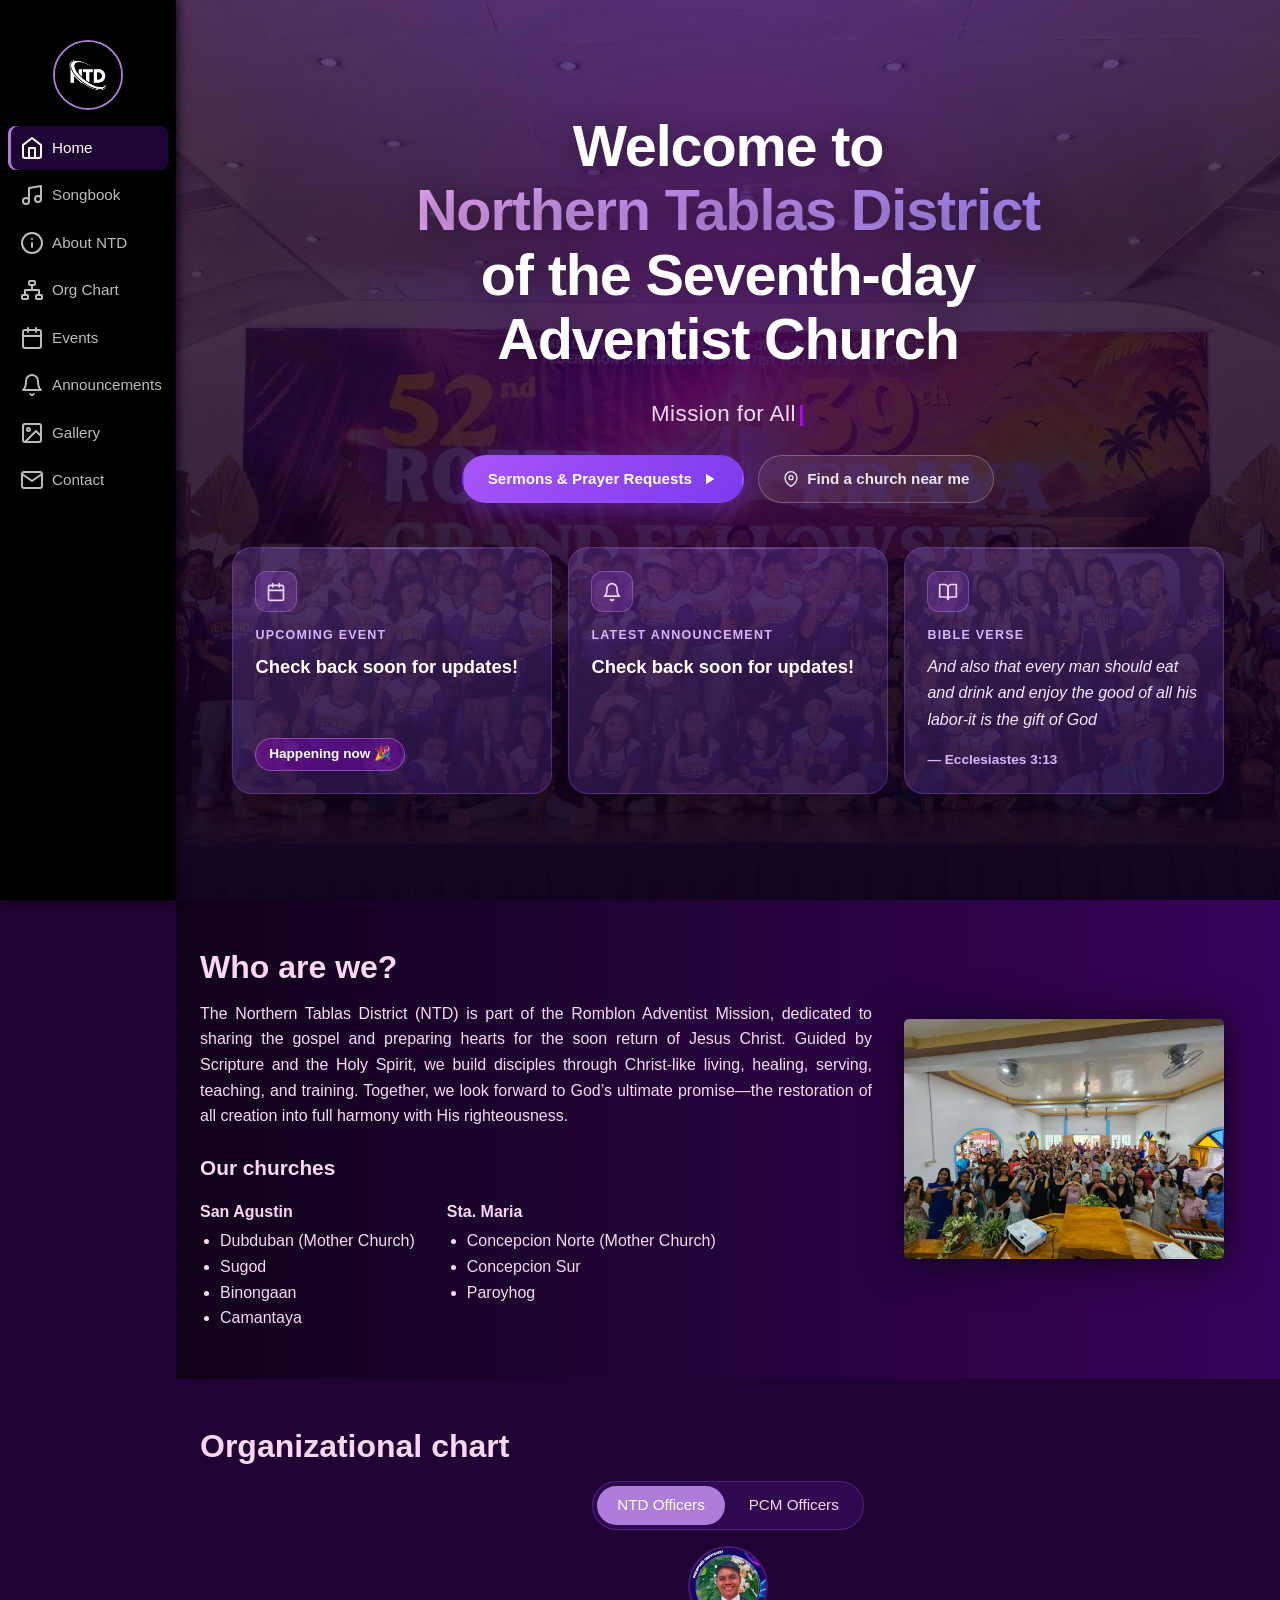
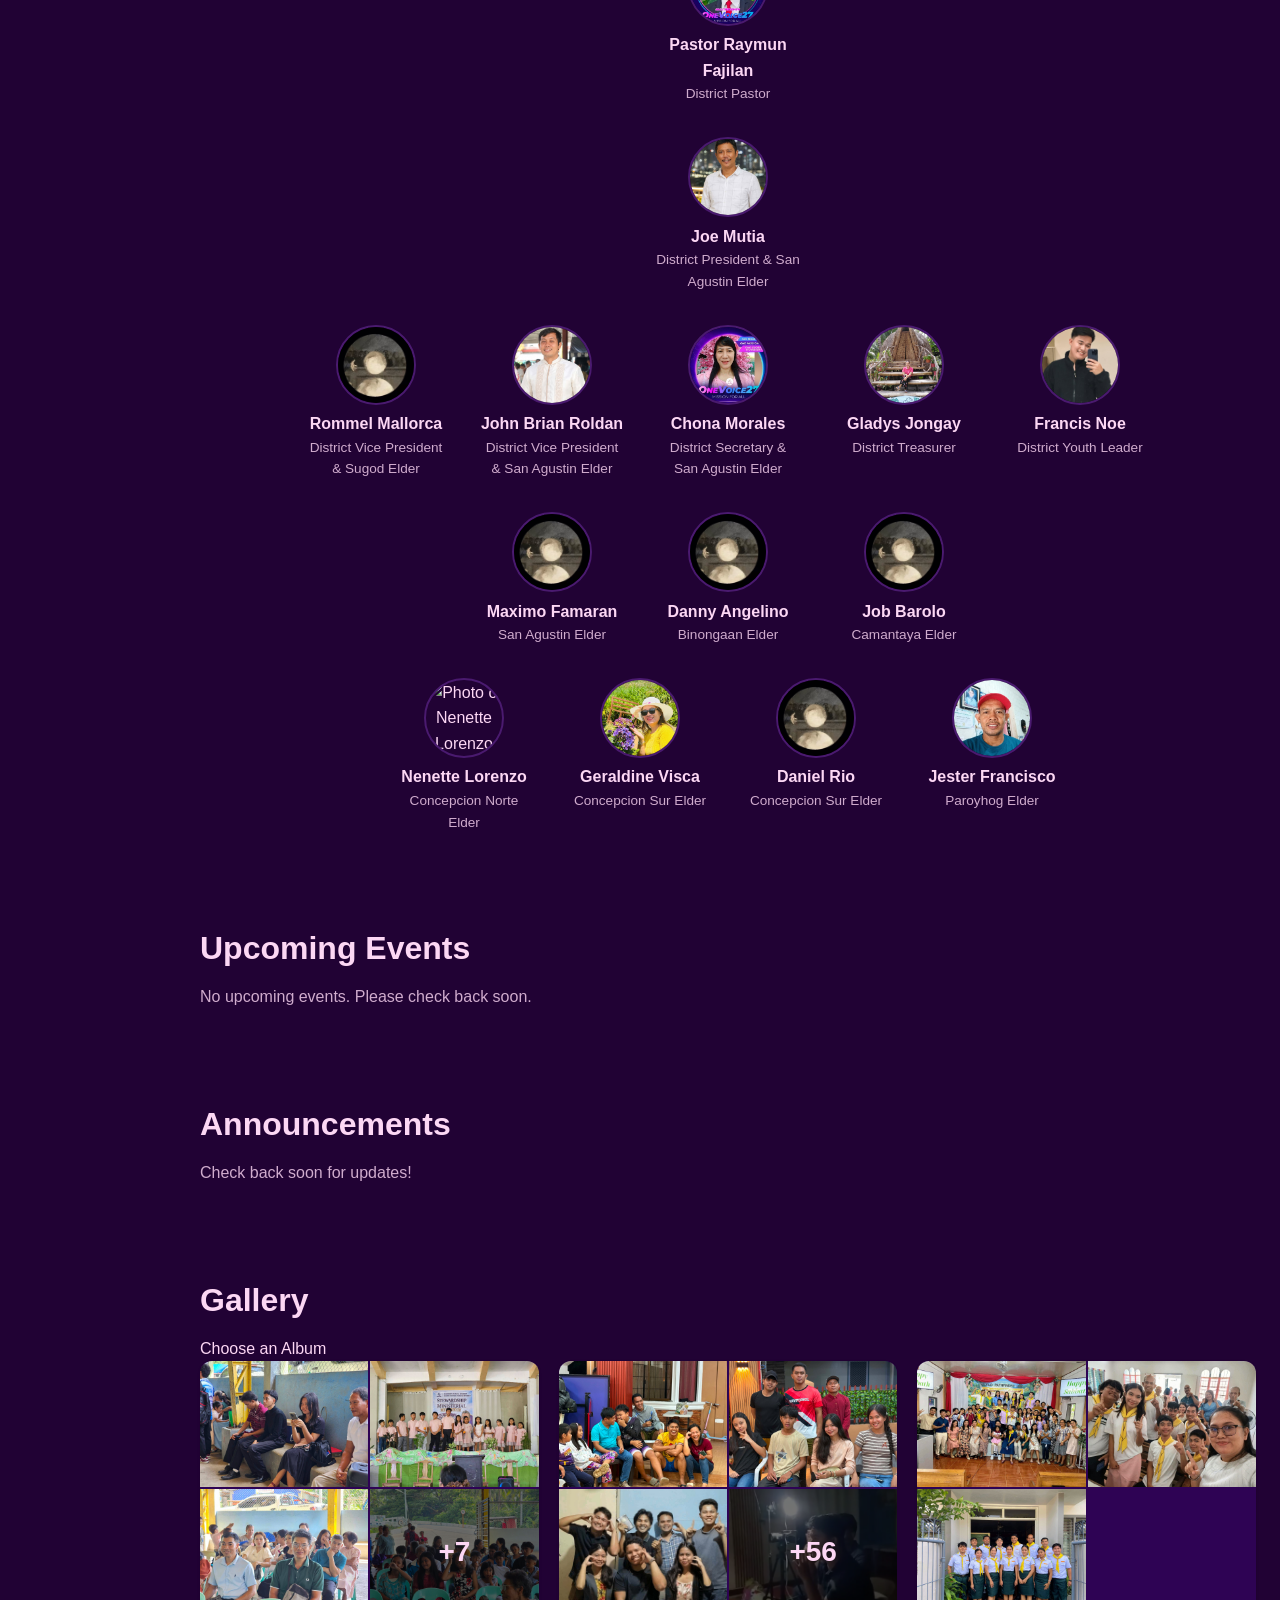
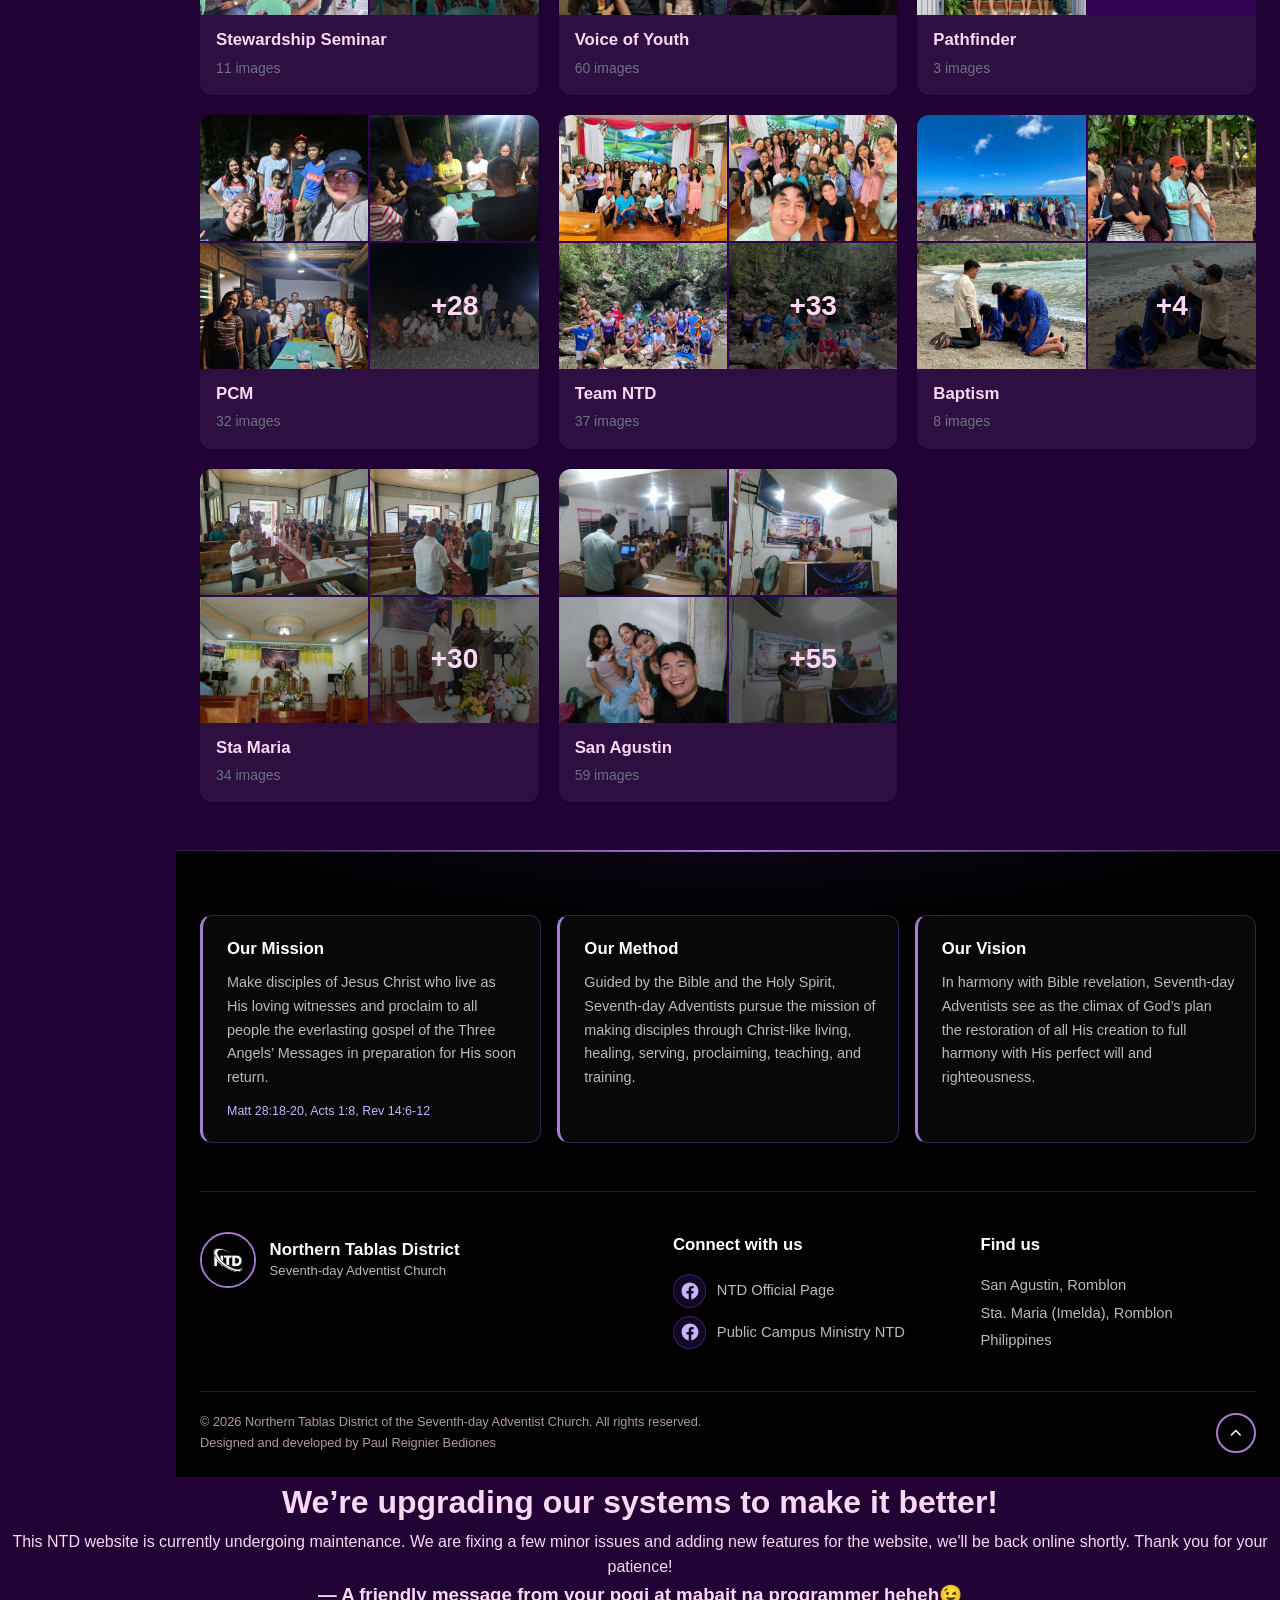
==== commit df9c0f65: "Update print statement from 'Hello' to 'Goodbye'" ====
--- a/index.html
+++ b/index.html
@@ -24,7 +24,6 @@
     </noscript>
 </head>
 <body class="isLoading">
-    <!--
     <div id="pageSkeleton" role="status" aria-label="Loading page">
         <div class="skSidebar">
             <div class="skBlock skLogo"></div>
@@ -262,7 +261,7 @@
         <img id="lbImg" src="" alt="">
         <button class="lbBtn lbNext" id="lbNext" aria-label="Next photo">&#8250;</button>
         <div class="lbCount" id="lbCount" aria-live="polite"></div>
-    </div>-->
+    </div>
     <h1 style="text-align: center;">We’re upgrading our systems to make it better!</h1>
     <p style="text-align: center;">This NTD website is currently undergoing maintenance. We are fixing a few minor issues and adding new features for the website, we'll be back online shortly. Thank you for your patience!</p>
     <h3 style="text-align: center;">— A friendly message from your pogi at mabait na programmer heheh😉</h3>
--- a/style.css
+++ b/style.css
@@ -83,7 +83,10 @@
 }
 
 .brand img {
-    width: 80px;
+    width: 70px;
+    margin-top: 2rem;
+    border: 2px solid rgb(197 146 244 / 85%);
+    border-radius: 50%;
 }
 
 #sidebar nav {
@@ -212,88 +215,362 @@
     display: flex;
     align-items: center;
     justify-content: center;
-    background: linear-gradient(rgba(40, 20, 60, .75), rgba(20, 10, 30, .85)), url(photos/image.png) center / cover;
+    padding: 5rem 1.5rem 4.5rem;
+    overflow: hidden;
+    isolation: isolate;
+    background:
+        radial-gradient(70rem 36rem at 50% -10%, rgba(124, 58, 237, .35), transparent 65%),
+        linear-gradient(rgba(33, 2, 52, .72), rgba(16, 1, 26, .92)),
+        url(photos/image.png) center / cover;
     color: #fff;
     text-align: center;
 }
 
+/* soft floating glow behind the content */
+.heroGlow {
+    position: absolute;
+    left: 50%;
+    top: 38%;
+    width: min(46rem, 90vw);
+    aspect-ratio: 1;
+    transform: translate(-50%, -50%);
+    background: radial-gradient(circle, rgba(179, 2, 254, .22), transparent 65%);
+    filter: blur(40px);
+    z-index: -1;
+    pointer-events: none;
+    animation: glowDrift 10s ease-in-out infinite alternate;
+}
+
+@keyframes glowDrift {
+    from { transform: translate(-50%, -50%) scale(1); }
+    to   { transform: translate(-46%, -54%) scale(1.12); }
+}
+
 .heroContent {
-    max-width: 70rem;
+    width: 100%;
+    max-width: 62rem;
     display: flex;
     flex-direction: column;
     align-items: center;
-    gap: 1.25rem;
-}
+    gap: 1.5rem;
+}
+
+.heroContent > * {
+    animation: heroRise .7s cubic-bezier(.2, .7, .2, 1) both;
+}
+.heroContent > :nth-child(2) { animation-delay: .08s; }
+.heroContent > :nth-child(3) { animation-delay: .16s; }
+.heroContent > :nth-child(4) { animation-delay: .24s; }
+.heroContent > :nth-child(5) { animation-delay: .34s; }
+
+@keyframes heroRise {
+    from { opacity: 0; transform: translateY(18px); }
+    to   { opacity: 1; transform: none; }
+}
+
+.heroBadge {
+    display: inline-flex;
+    align-items: center;
+    gap: .55rem;
+    padding: .4rem 1rem;
+    font-size: .8rem;
+    font-weight: 600;
+    letter-spacing: .06em;
+    text-transform: uppercase;
+    color: var(--text);
+    background: rgba(124, 58, 237, .18);
+    border: 1px solid var(--card-border);
+    border-radius: 999px;
+    -webkit-backdrop-filter: blur(8px);
+    backdrop-filter: blur(8px);
+}
+
+.heroBadgeDot {
+    width: .5rem;
+    height: .5rem;
+    border-radius: 50%;
+    background: #b302fe;
+    box-shadow: 0 0 0 0 rgba(179, 2, 254, .6);
+    animation: pulseDot 2s infinite;
+}
+
+@keyframes pulseDot {
+    70%  { box-shadow: 0 0 0 .6rem rgba(179, 2, 254, 0); }
+    100% { box-shadow: 0 0 0 0 rgba(179, 2, 254, 0); }
+}
+
+/* Heading */
 
 .heroContent h1 {
-    font-size: clamp(2rem, 5vw, 4rem);
-    line-height: 1.15;
+    font-size: clamp(2rem, 4.6vw, 3.6rem);
+    font-weight: 700;
+    line-height: 1.12;
+    letter-spacing: -.02em;
+    text-wrap: balance;
+    max-width: 22ch;
+    text-shadow: 0 4px 30px rgba(0, 0, 0, .45);
+}
+
+.heroAccent {
+    display: block;
+    background: linear-gradient(90deg, #f0abfc, #c592f4 45%, #a78bfa);
+    -webkit-background-clip: text;
+    background-clip: text;
+    -webkit-text-fill-color: transparent;
+    color: transparent;
 }
 
 .typewriterContainer {
-    font-size: 1.3rem;
+    min-height: 2rem;
+    font-size: clamp(1.1rem, 2vw, 1.4rem);
     font-weight: 400;
-    opacity: .9;
+    letter-spacing: .02em;
+    color: var(--text);
+    opacity: .95;
 }
 
 .cursor {
+    margin-left: .15rem;
     color: #b302fe;
     font-weight: 800;
     animation: blink .7s infinite;
 }
 
 @keyframes blink {
-    0%,
-    100% {
-        opacity: 1;
-    }
-    50% {
-        opacity: 0;
-    }
+    0%, 100% { opacity: 1; }
+    50% { opacity: 0; }
 }
 
 .heroActions {
     display: flex;
     flex-wrap: wrap;
     justify-content: center;
-    gap: 1rem;
+    gap: .9rem;
+}
+
+.heroActions .btn {
+    min-height: 3rem;
+    padding: .55rem 1.5rem;
+    font-weight: 600;
+    border-radius: 999px;
+}
+
+.heroActions .btnSolid {
+    background: linear-gradient(135deg, #a855f7, #7c3aed);
+    border-color: transparent;
+    color: #fff;
+    box-shadow: 0 6px 24px rgba(124, 58, 237, .45);
+}
+
+.heroActions .btnSolid:hover {
+    background: linear-gradient(135deg, #b46cf8, #8b4cf0);
+    box-shadow: 0 10px 34px rgba(168, 85, 247, .6);
+    transform: translateY(-2px);
+}
+
+.heroActions .btn:not(.btnSolid) {
+    background: rgba(255, 255, 255, .06);
+    border: 1px solid rgba(255, 255, 255, .25);
+    -webkit-backdrop-filter: blur(8px);
+    backdrop-filter: blur(8px);
+}
+
+.heroActions .btn:not(.btnSolid):hover {
+    background: rgba(255, 255, 255, .14);
+    border-color: rgba(255, 255, 255, .5);
+}
+
+.heroActions .btn svg {
+    transition: transform .2s;
+}
+
+.heroActions .btnSolid:hover svg {
+    transform: translateX(3px);
 }
 
 .cardGrid {
     display: grid;
     width: 100%;
     gap: 1rem;
-    margin-top: 1rem;
-    grid-template-columns: repeat(auto-fit, minmax(14rem, 1fr));
+    margin-top: 1.25rem;
+    grid-template-columns: repeat(auto-fit, minmax(15rem, 1fr));
+    align-items: stretch;
 }
 
 .card {
+    position: relative;
     display: flex;
     flex-direction: column;
-    gap: .75rem;
-    padding: 1.25rem;
+    gap: .5rem;
+    padding: 1.4rem;
     text-align: left;
     text-decoration: none;
-    background: var(--card);
-    -webkit-backdrop-filter: blur(10px);
-    backdrop-filter: blur(10px);
+    background:
+        linear-gradient(160deg, rgba(255, 255, 255, .08), rgba(255, 255, 255, .02)),
+        var(--card);
+    -webkit-backdrop-filter: blur(14px);
+    backdrop-filter: blur(14px);
     border: 1px solid var(--card-border);
-    border-radius: var(--radius);
-    transition: box-shadow .2s, transform .2s;
+    border-radius: 20px;
+    box-shadow: 0 10px 40px rgba(0, 0, 0, .25);
+    transition: box-shadow .25s, transform .25s, border-color .25s;
+}
+.card::before {
+    content: "";
+    position: absolute;
+    inset: 0 1.2rem auto 1.2rem;
+    height: 1px;
+    background: linear-gradient(90deg, transparent, rgba(255, 255, 255, .45), transparent);
+    opacity: .6;
 }
 
 a.card:hover {
-    box-shadow: 0 8px 40px rgba(124, 58, 237, .3);
-    transform: translateY(-4px);
-}
-
+    border-color: rgba(197, 146, 244, .65);
+    box-shadow: 0 14px 50px rgba(124, 58, 237, .4);
+    transform: translateY(-5px);
+}
+
+.cardIcon {
+    display: grid;
+    place-items: center;
+    width: 2.6rem;
+    height: 2.6rem;
+    margin-bottom: .35rem;
+    color: #e9d5ff;
+    background: rgba(168, 85, 247, .22);
+    border: 1px solid rgba(197, 146, 244, .35);
+    border-radius: 12px;
+}
+
+.cardIcon .icon {
+    width: 20px;
+    height: 20px;
+}
+
+.card h3 {
+    font-size: .78rem;
+    font-weight: 600;
+    letter-spacing: .1em;
+    text-transform: uppercase;
+    color: #d8b4fe;
+}
+
+#nextEvent,
+#latestAnnouncement {
+    font-size: 1.15rem;
+    font-weight: 600;
+    line-height: 1.4;
+    color: #fff;
+}
+
+.card small {
+    margin-top: auto;
+    padding-top: .75rem;
+}
+
+.countdown {
+    display: inline-flex;
+    align-items: center;
+    gap: .4rem;
+    padding: .3rem .8rem;
+    font-size: .85rem;
+    font-weight: 600;
+    color: #fff;
+    background: rgba(179, 2, 254, .28);
+    border: 1px solid rgba(197, 146, 244, .45);
+    border-radius: 999px;
+    font-variant-numeric: tabular-nums;
+}
+
+.countdown:empty {
+    display: none;
+}
+
+.verseCard blockquote,
 #bibleQuote,
 #bibleVerse {
-    text-align: center;
+    text-align: left;
 }
 
 .verseCard blockquote {
     font-style: italic;
+    font-size: 1rem;
+    line-height: 1.65;
+    color: #f3e8ff;
+}
+
+#bibleVerse {
+    margin-top: auto;
+    padding-top: .5rem;
+    font-size: .85rem;
+    font-weight: 600;
+    color: #d8b4fe;
+}
+
+#bibleVerse::before {
+    content: "\2014\00a0";
+}
+
+.scrollHint {
+    position: absolute;
+    bottom: 1.25rem;
+    left: 50%;
+    transform: translateX(-50%);
+    display: grid;
+    place-items: center;
+    width: 2.5rem;
+    height: 2.5rem;
+    color: #fff;
+    border: 1px solid rgba(255, 255, 255, .3);
+    border-radius: 50%;
+    background: rgba(255, 255, 255, .06);
+    animation: bob 2s ease-in-out infinite;
+    transition: background .2s;
+}
+
+.scrollHint:hover {
+    background: rgba(255, 255, 255, .18);
+}
+
+@keyframes bob {
+    0%, 100% { transform: translate(-50%, 0); }
+    50%      { transform: translate(-50%, 6px); }
+}
+
+@media (max-width: 800px) {
+    .heroSect {
+        padding: 5rem 1rem 4.5rem;
+    }
+
+    .heroActions {
+        width: 100%;
+        flex-direction: column;
+    }
+
+    .heroActions .btn {
+        width: 100%;
+    }
+
+    .cardGrid {
+        grid-template-columns: 1fr;
+    }
+
+    .scrollHint {
+        display: none;
+    }
+}
+
+@media (prefers-reduced-motion: reduce) {
+    .heroContent > *,
+    .heroGlow,
+    .heroBadgeDot,
+    .scrollHint {
+        animation: none !important;
+    }
+
+    .scrollHint {
+        transform: translateX(-50%);
+    }
 }
 
 /* About */
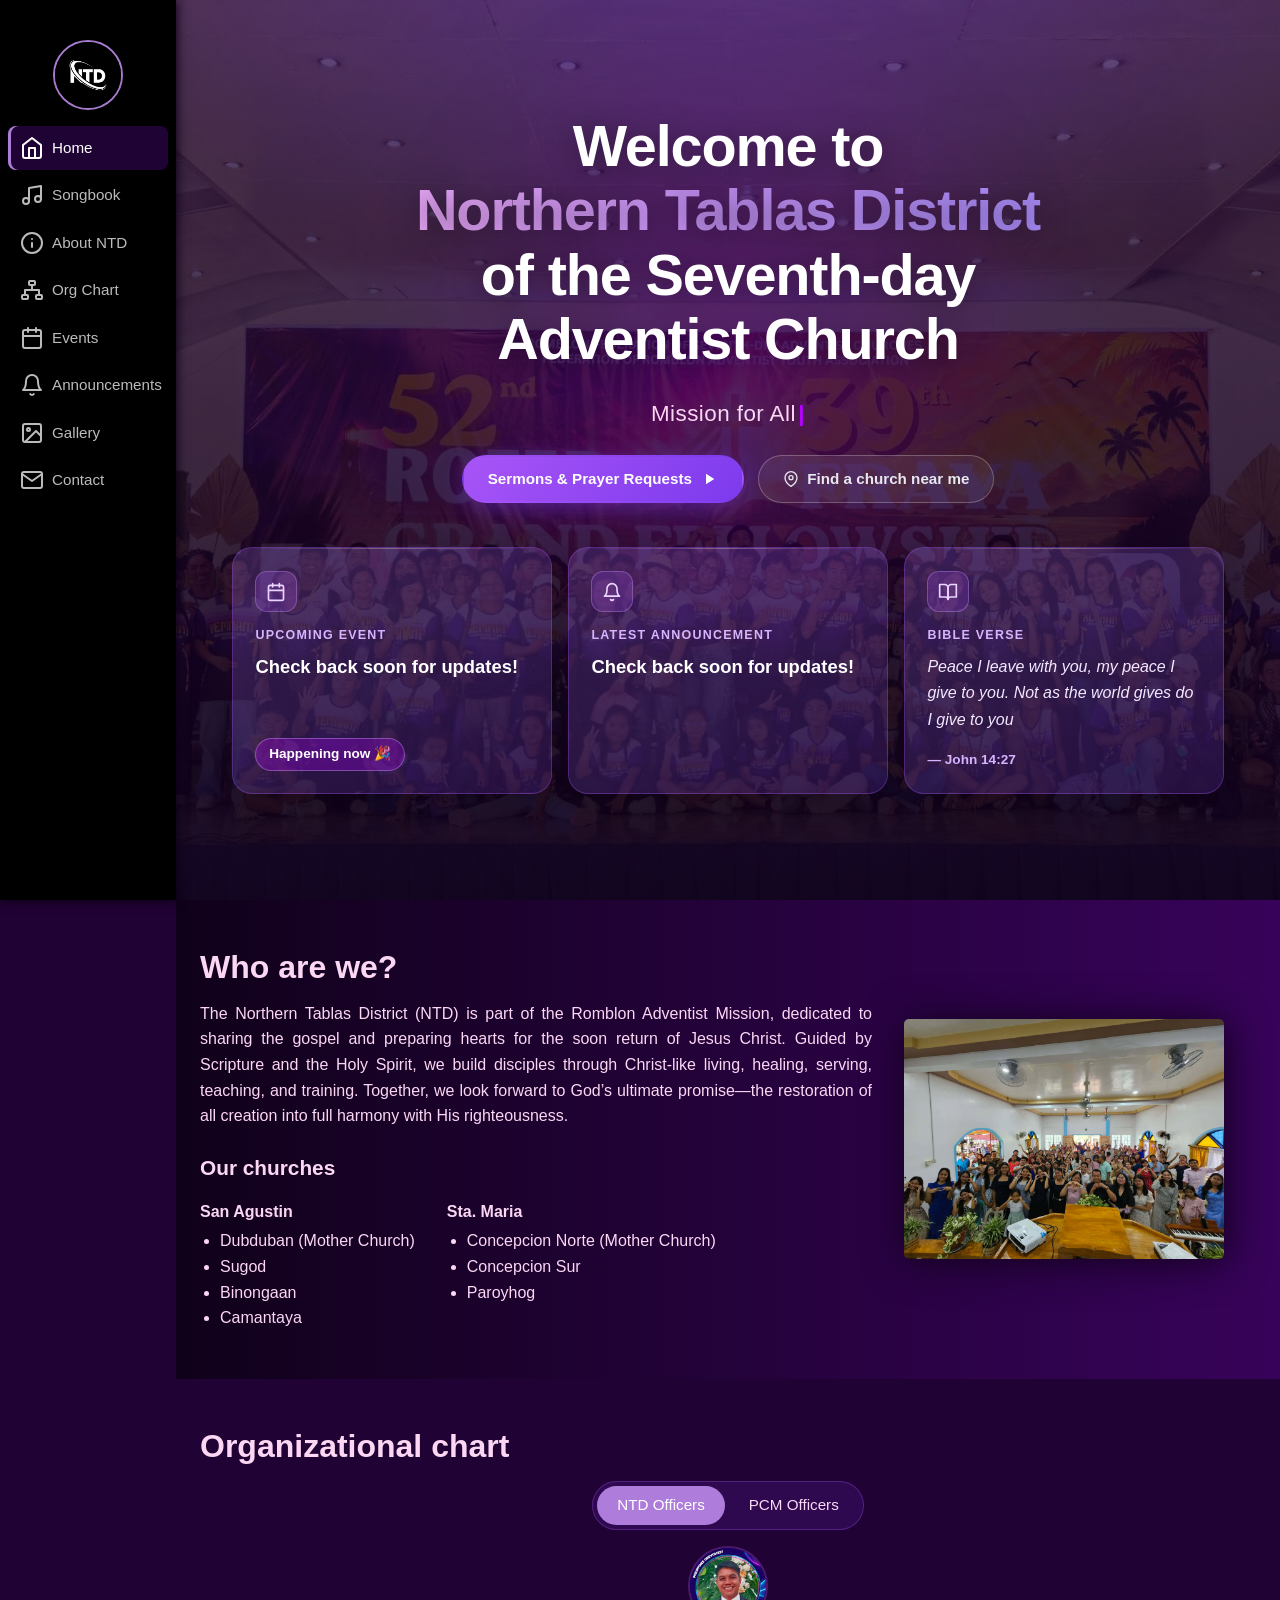
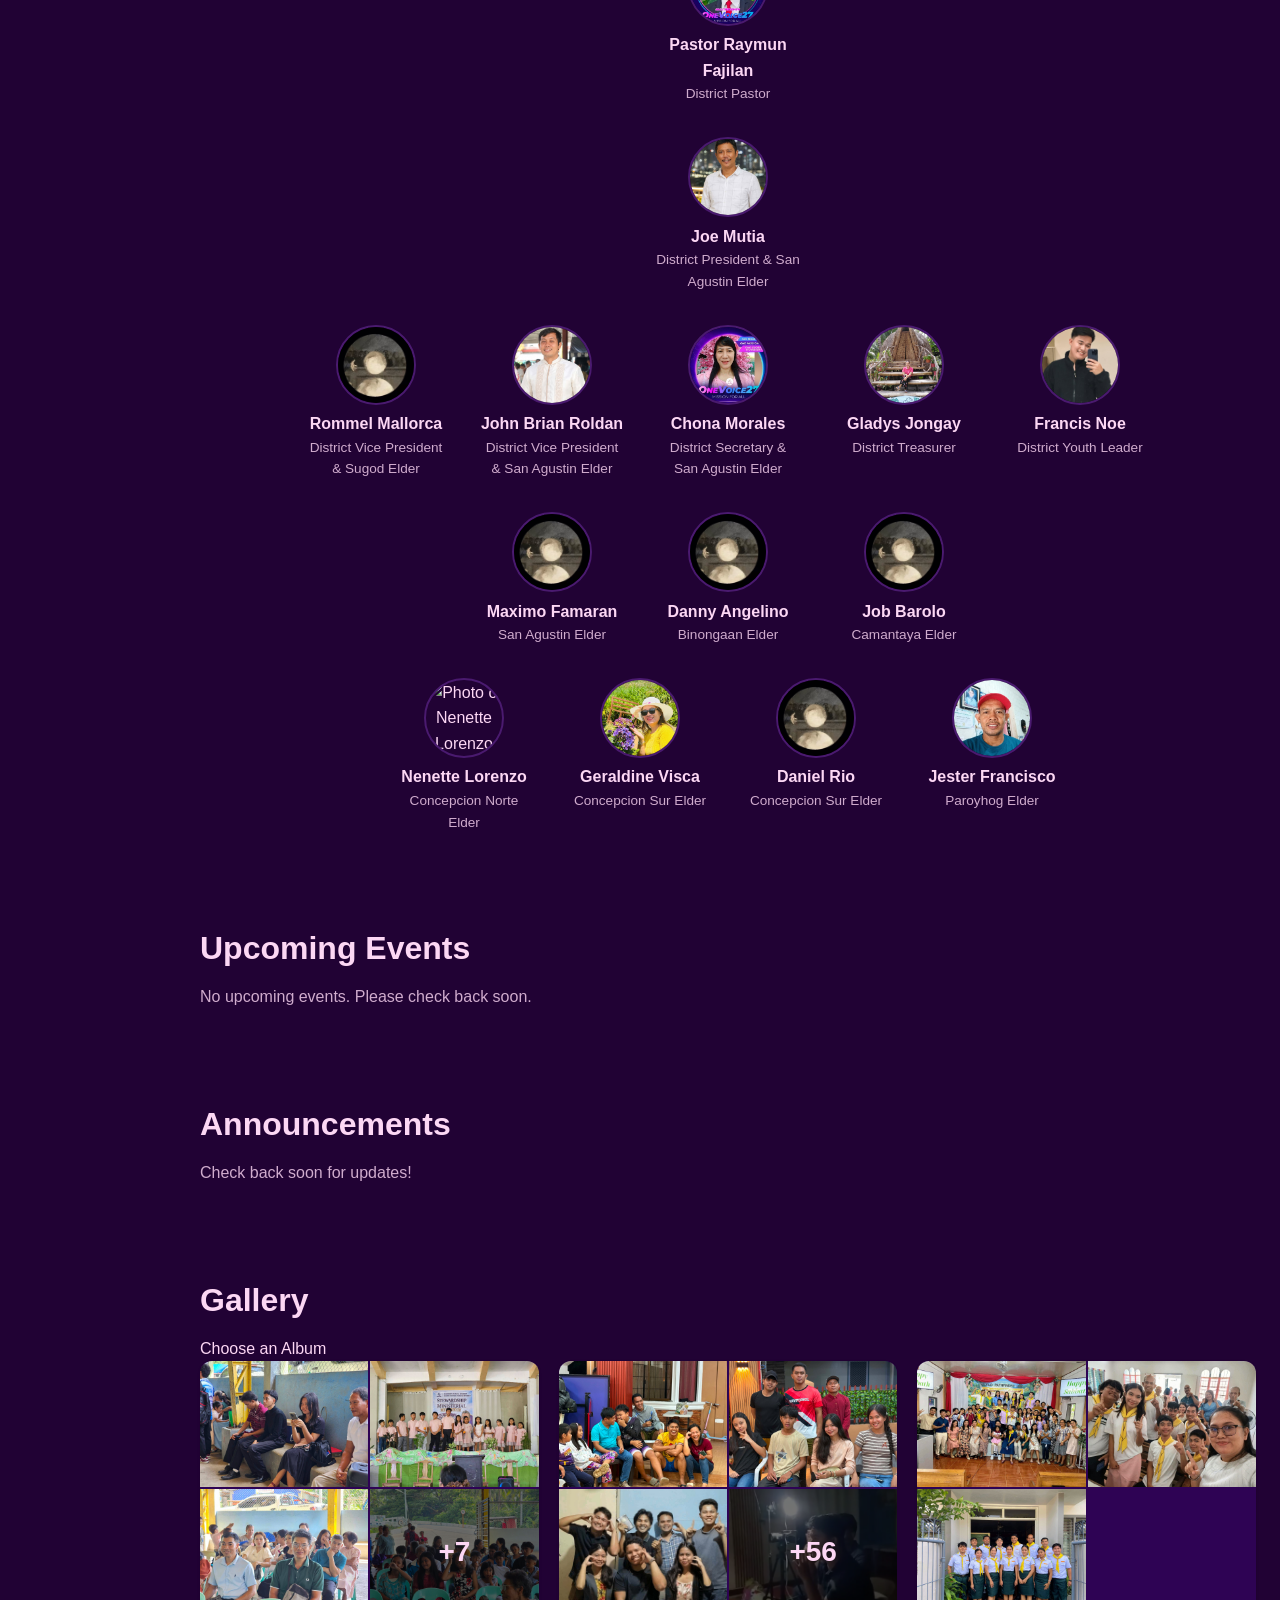
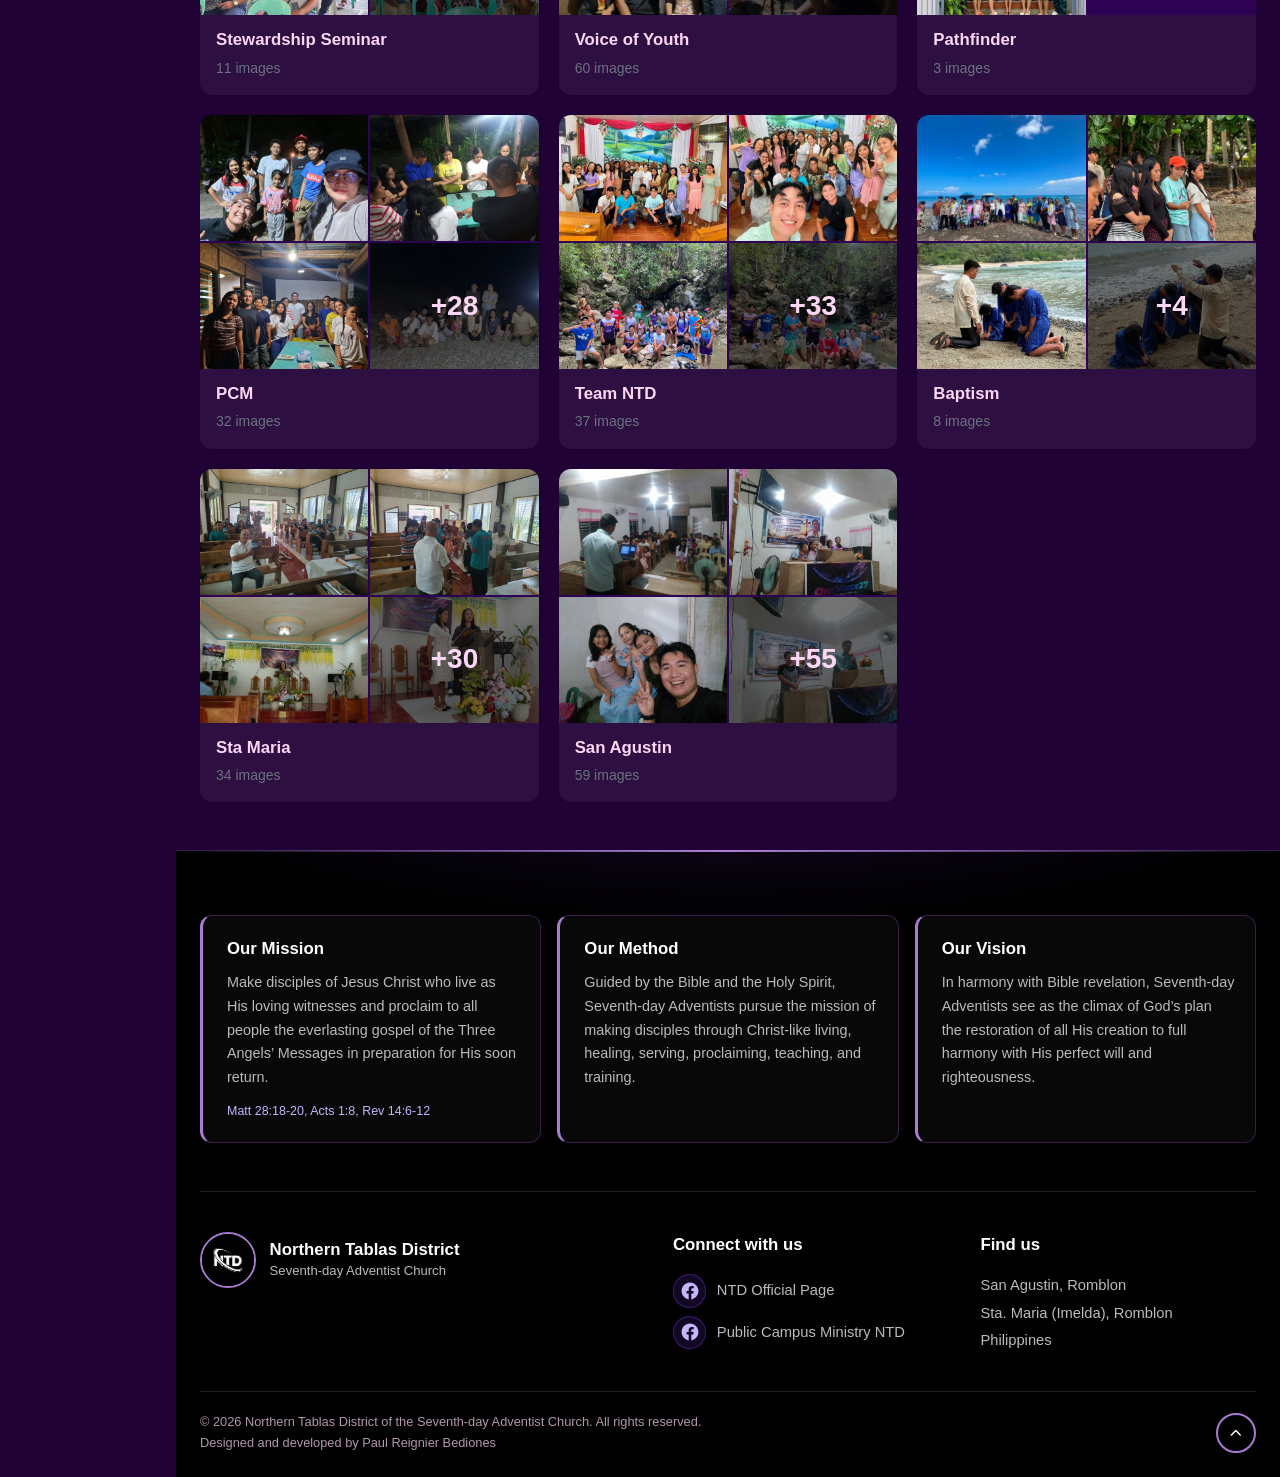
==== commit 9d96fdd2: "Update print statement from 'Hello' to 'Goodbye'" ====
--- a/index.html
+++ b/index.html
@@ -261,9 +261,9 @@
         <img id="lbImg" src="" alt="">
         <button class="lbBtn lbNext" id="lbNext" aria-label="Next photo">&#8250;</button>
         <div class="lbCount" id="lbCount" aria-live="polite"></div>
-    </div>
+    </div><!--
     <h1 style="text-align: center;">We’re upgrading our systems to make it better!</h1>
     <p style="text-align: center;">This NTD website is currently undergoing maintenance. We are fixing a few minor issues and adding new features for the website, we'll be back online shortly. Thank you for your patience!</p>
-    <h3 style="text-align: center;">— A friendly message from your pogi at mabait na programmer heheh😉</h3>
+    <h3 style="text-align: center;">— A friendly message from your pogi at mabait na programmer heheh😉</h3>-->
 </body>
 </html>
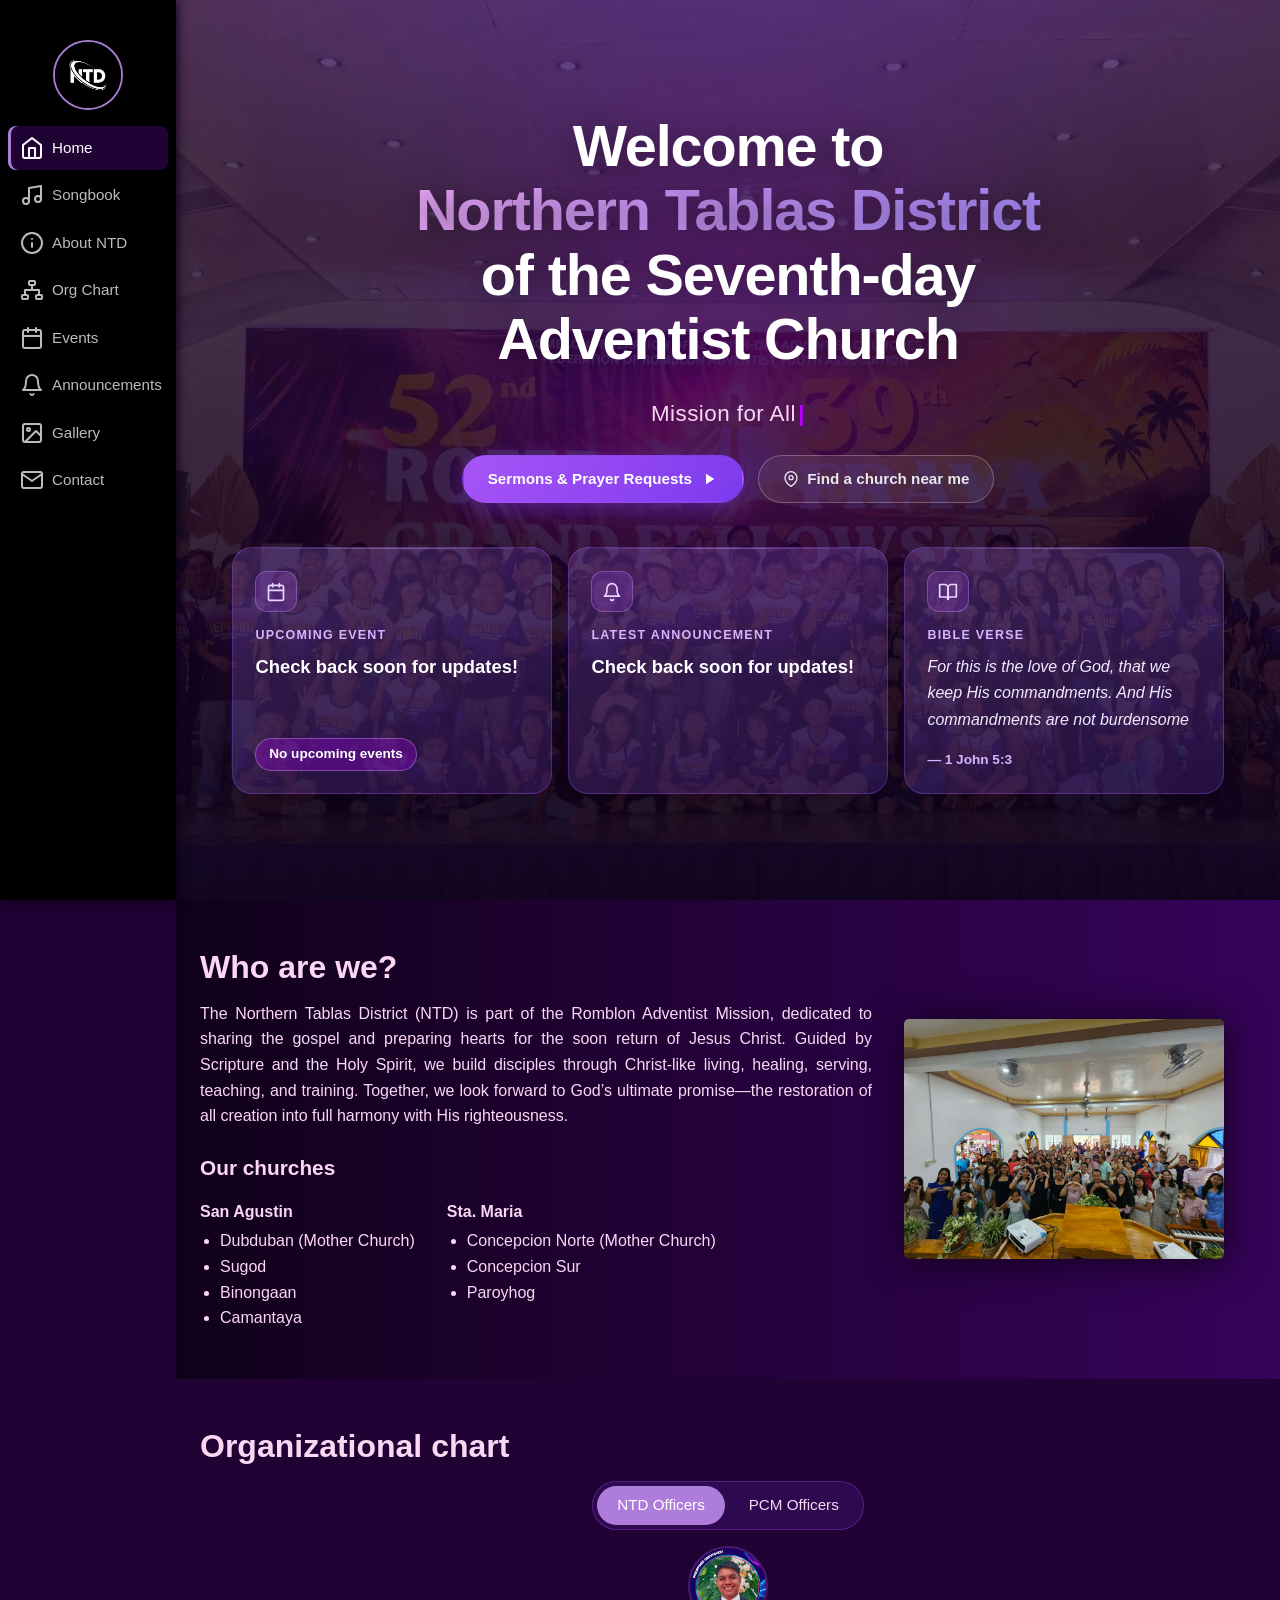
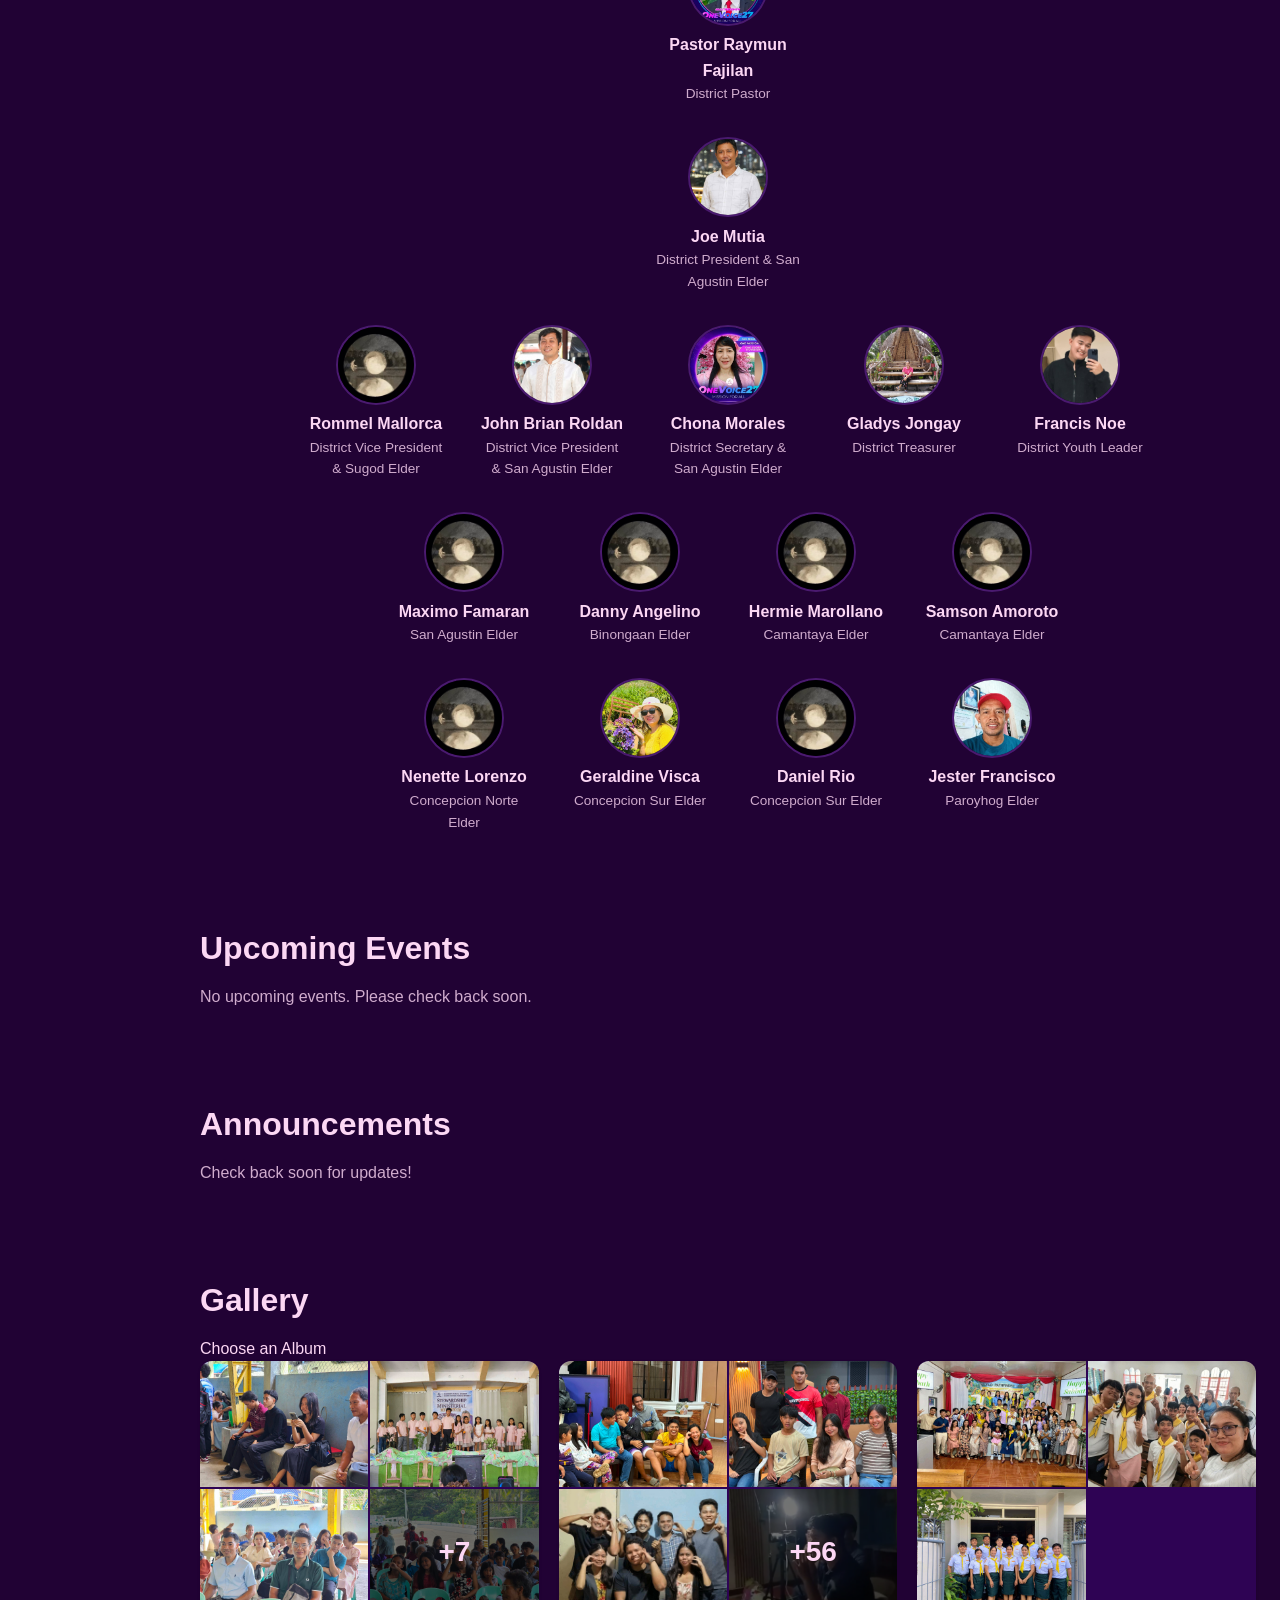
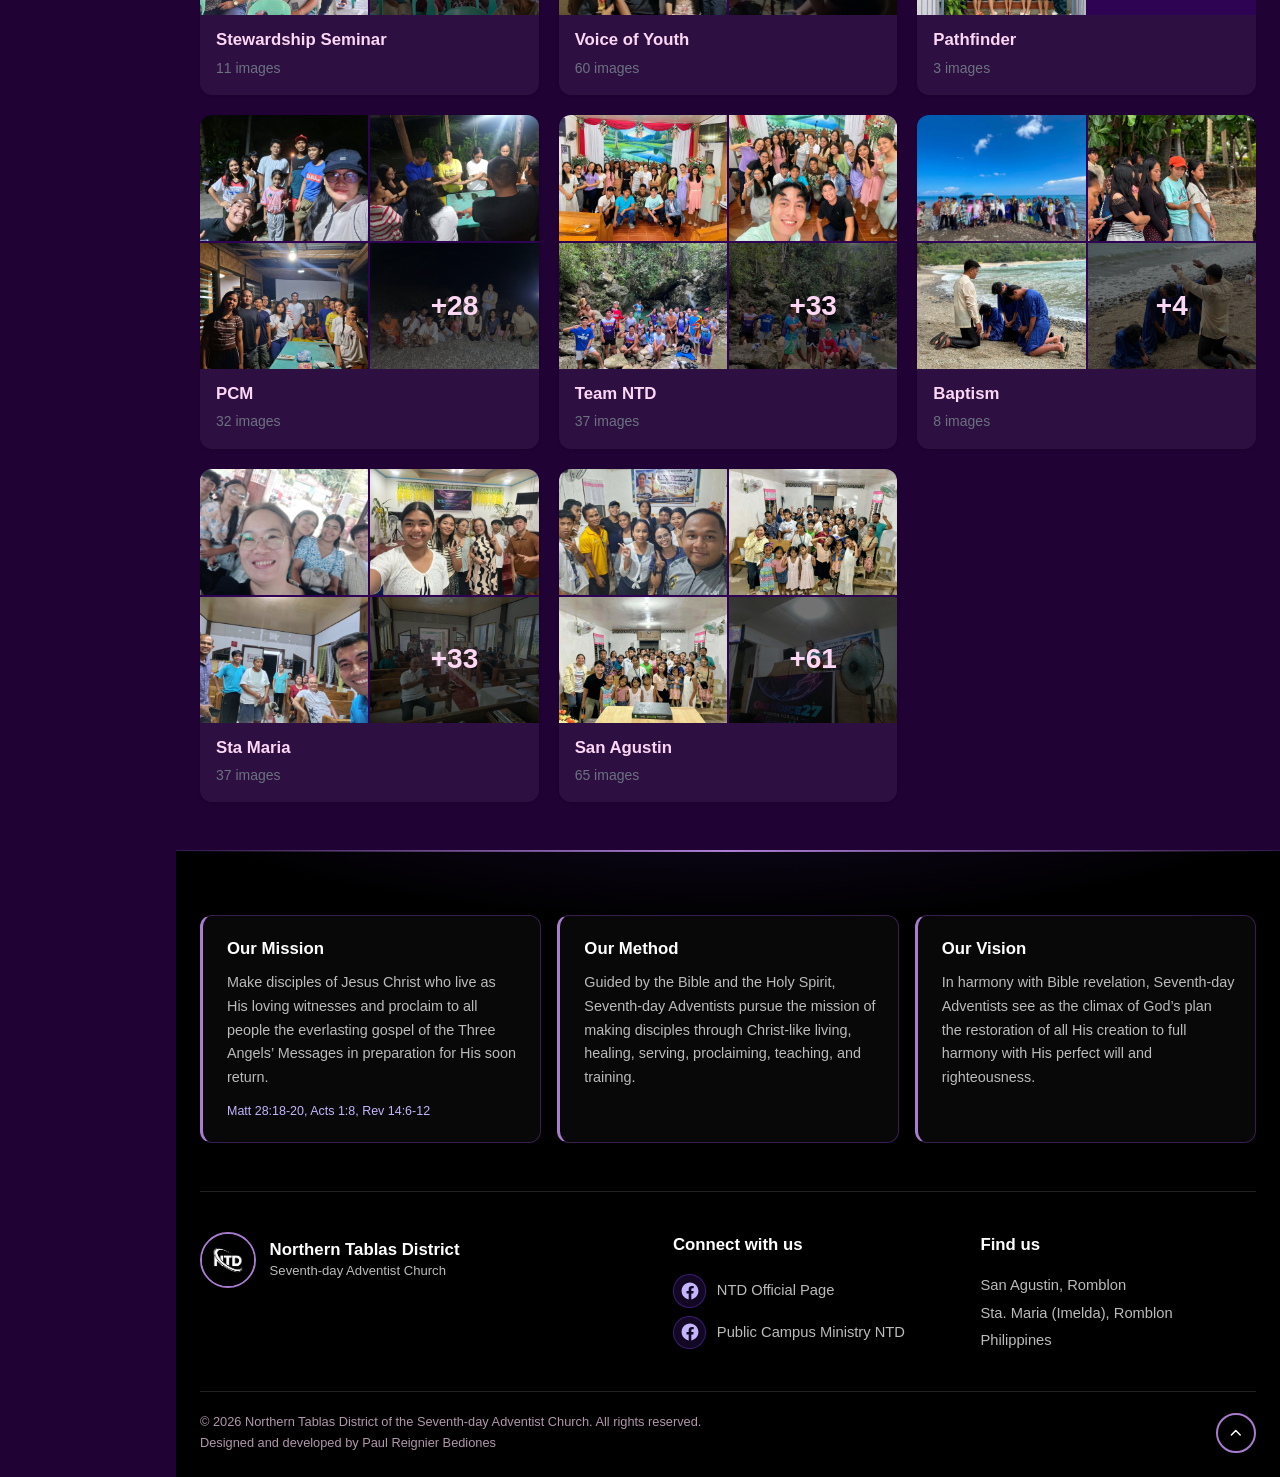
==== commit 0c1bbf21: "Update the word 'Hello' to 'Goodbye'" ====
--- a/index.html
+++ b/index.html
@@ -109,7 +109,7 @@
                         <h3>Upcoming event</h3>
                         <p id="nextEvent">Check back soon for updates!</p>
                         <small>
-                            <b class="countdown" id="countdown" data-date="2026-10-24T08:00:00+08:00"></b>
+                            <b class="countdown" id="countdown"></b>
                         </small>
                     </a>
 
